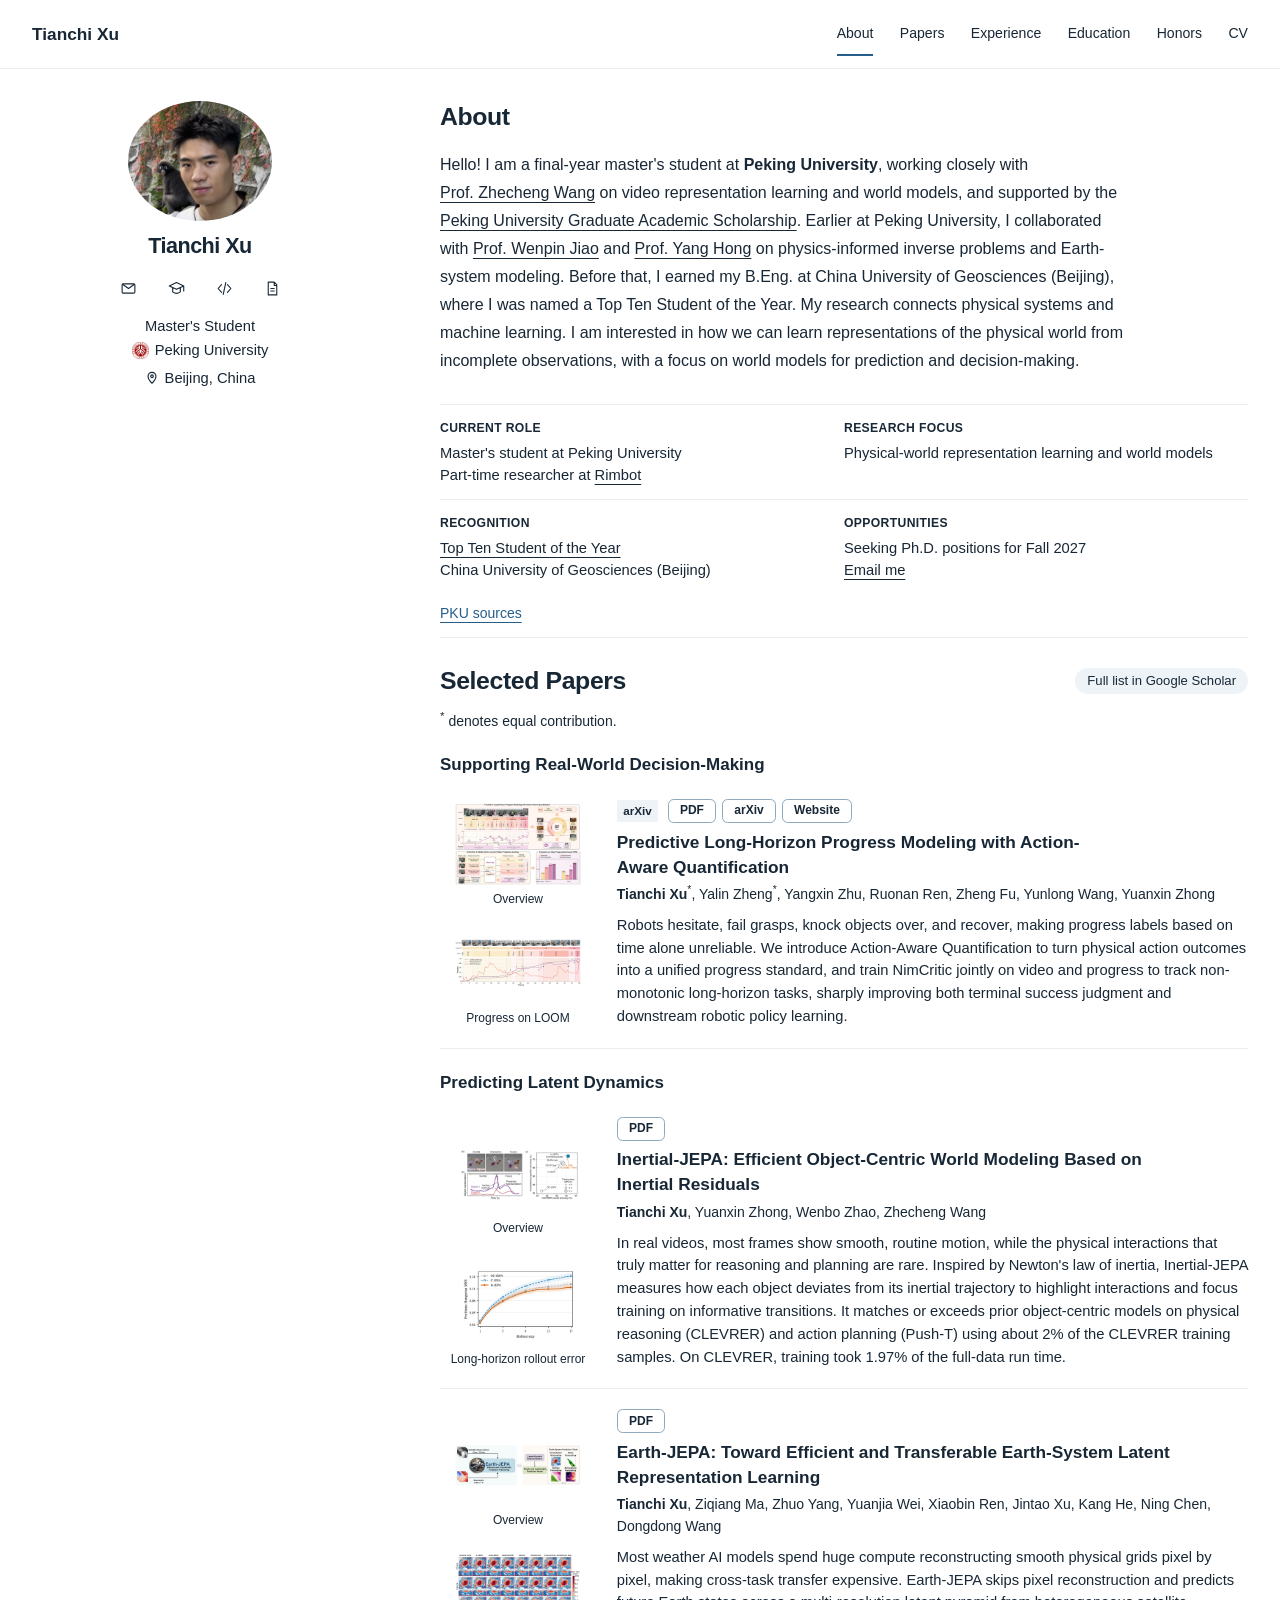
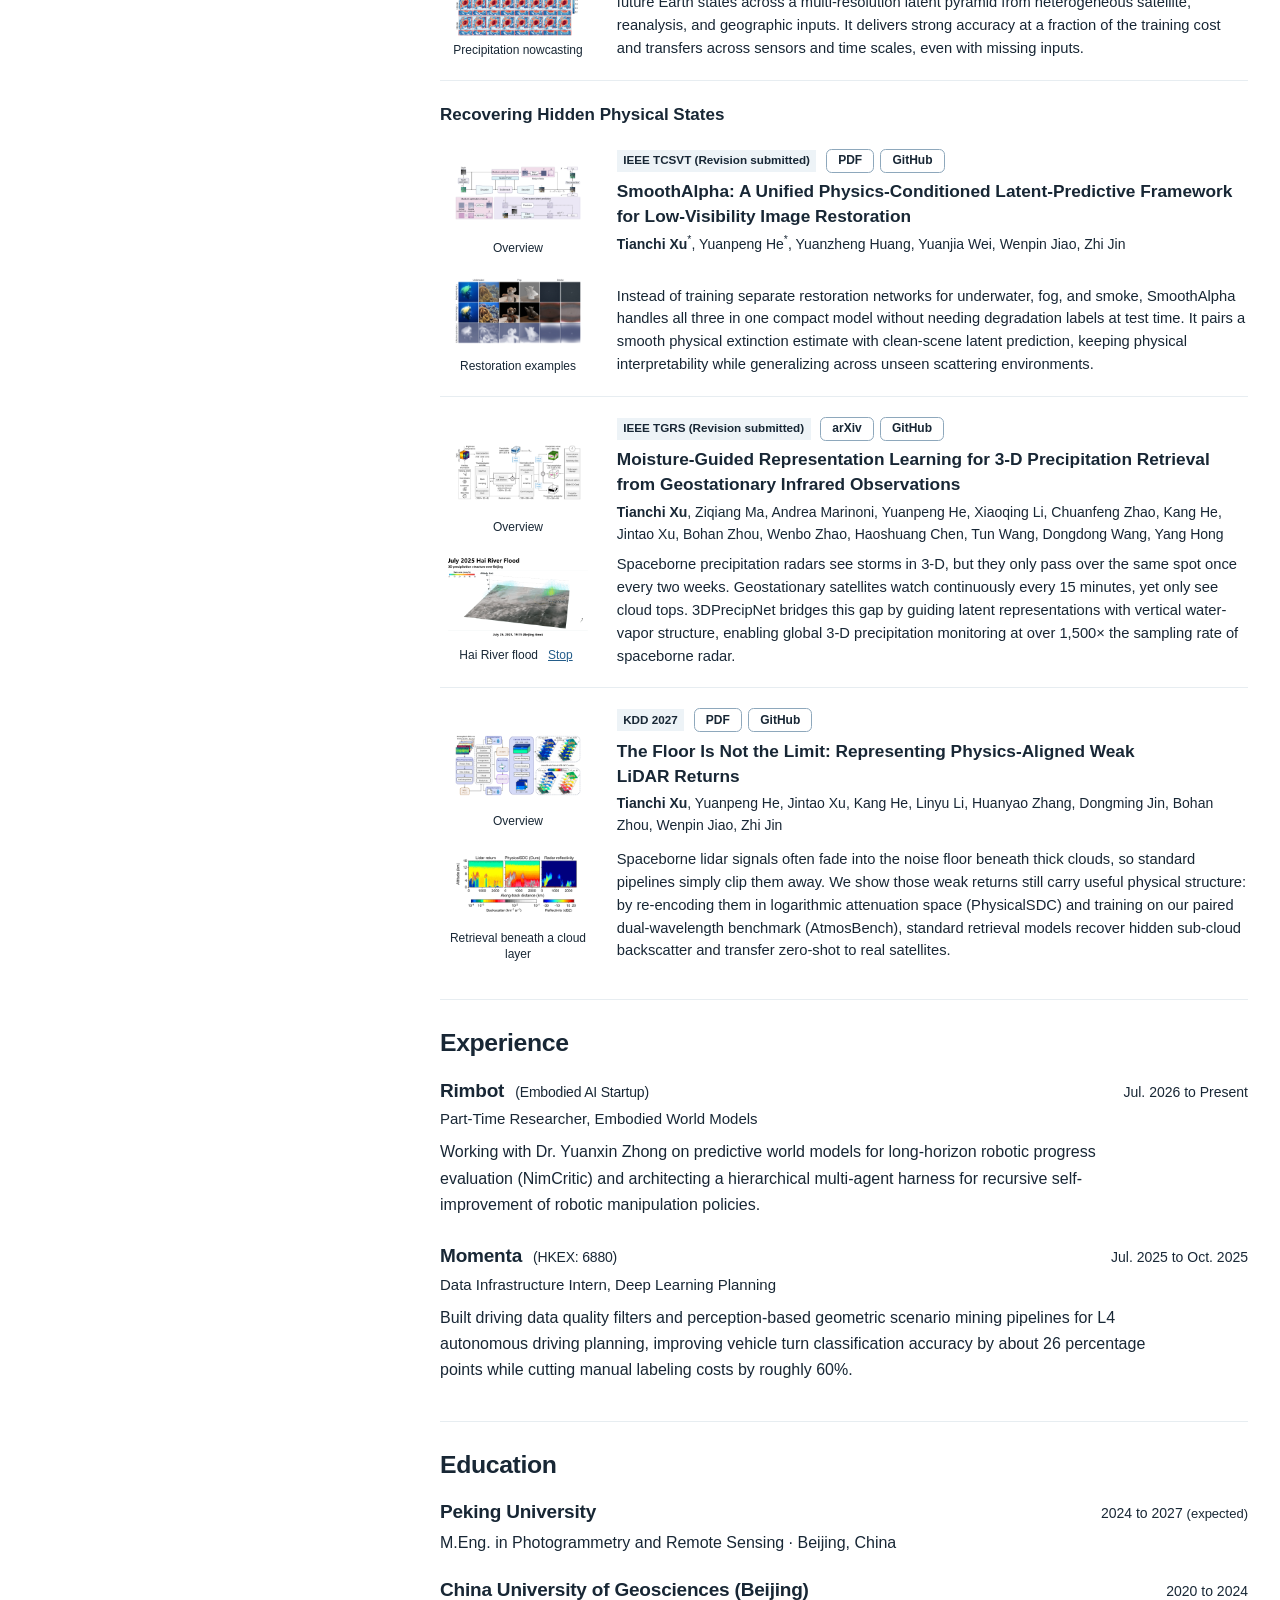
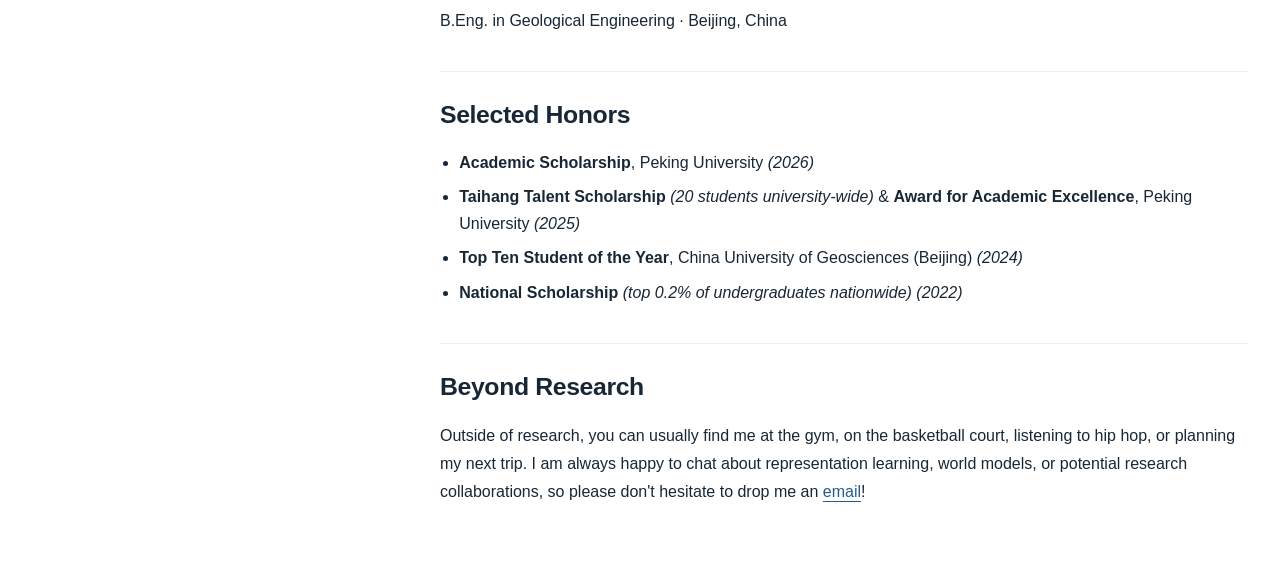
==== index.html @ 2e373d4d "Publish Tianchi Xu academic homepage" ====
<!doctype html>
<html lang="en">
<head>
  <meta charset="utf-8">
  <meta name="viewport" content="width=device-width, initial-scale=1">
  <meta name="theme-color" content="#ffffff">
  <meta name="description" content="Tianchi Xu is a master's student at Peking University learning physical-world representations for robotics, Earth-system prediction, and image restoration.">
  <title>Tianchi Xu · Peking University</title>
  <link rel="canonical" href="https://tianchixu1.github.io/">
  <link rel="icon" href="assets/favicon.svg" type="image/svg+xml">
  <link rel="stylesheet" href="styles.css?v=20261125-2">
  <script src="site.js?v=20261125" defer></script>
</head>
<body class="home-page">
  <a class="skip-link" href="#main-content">Skip to content</a>
  <header class="site-header">
    <div class="header-inner">
      <a class="site-name" href="#about" aria-label="Tianchi Xu, back to About">Tianchi Xu</a>
      <nav class="site-nav" aria-label="Main navigation">
        <a href="#about" aria-current="location">About</a>
        <a href="#papers">Papers</a>
        <a href="#experience">Experience</a>
        <a href="#education">Education</a>
        <a href="#honors">Honors</a>
        <a class="nav-cv" href="TianchiXu_CV.pdf">CV</a>
      </nav>
    </div>
  </header>

  <div class="site-layout">
    <aside class="profile" aria-label="Profile and contact">
      <div class="profile-inner">
        <img class="portrait" src="assets/portrait-with-monkey.jpg" alt="Tianchi Xu with a monkey" width="720" height="600" fetchpriority="high">
        <div class="profile-copy">
          <h1>Tianchi Xu</h1>
          <div class="profile-links">
            <a href="mailto:tianchixu@stu.pku.edu.cn"><svg viewBox="0 0 20 20" width="17" height="17" aria-hidden="true"><rect x="2.5" y="4.5" width="15" height="11" rx="1.5"/><path d="m3 5 7 5 7-5"/></svg><span>Email</span></a>
            <a href="https://scholar.google.com/citations?user=sJ7_qtoAAAAJ"><svg viewBox="0 0 20 20" width="17" height="17" aria-hidden="true"><path d="m1.5 7 8.5-4 8.5 4-8.5 4-8.5-4Zm4 2v5c2.6 2 6.4 2 9 0V9M18.5 7v6"/></svg><span>Google Scholar</span></a>
            <a href="https://github.com/TianchiXu1"><svg viewBox="0 0 20 20" width="17" height="17" aria-hidden="true"><path d="m6.5 5.5-4 4.5 4 4.5m7-9 4 4.5-4 4.5M11.5 3l-3 14"/></svg><span>GitHub</span></a>
            <a href="TianchiXu_CV.pdf"><svg viewBox="0 0 20 20" width="17" height="17" aria-hidden="true"><path d="M5 2.5h7l3 3v12H5v-15ZM12 2.5v4h3M8 10h4M8 13h4"/></svg><span>CV (PDF)</span></a>
          </div>
          <p class="profile-role">Master's Student <span class="profile-affiliation"><img src="assets/pku-logo.png" alt="" width="17" height="17">Peking University</span></p>
          <p class="profile-location"><svg viewBox="0 0 16 16" width="14" height="14" aria-hidden="true"><path d="M8 14s4.5-4.3 4.5-8A4.5 4.5 0 0 0 3.5 6c0 3.7 4.5 8 4.5 8Z"/><circle cx="8" cy="6" r="1.5"/></svg>Beijing, China</p>
        </div>
      </div>
    </aside>

    <main id="main-content" tabindex="-1">
      <section id="about" class="about-section" aria-labelledby="about-title">
        <div class="section-heading">
          <h2 id="about-title">About</h2>
        </div>
        <p class="about-bio">Hello! I am a final-year master's student at <strong>Peking University</strong>, working closely with <a href="https://wangzhecheng.github.io/">Prof.&nbsp;Zhecheng Wang</a> on video representation learning and world models, and supported by the <a href="https://grs.pku.edu.cn/jzgz/dtxx1/tzgg1/45eb76d0f7c8400a805e0a0331b7e5de.htm">Peking University Graduate Academic Scholarship</a>. Earlier at Peking University, I collaborated with <a href="https://eecs.pku.edu.cn/xxkxjsxy/info/1465/9547.htm">Prof.&nbsp;Wenpin Jiao</a> and <a href="https://www.ou.edu/coe/cees/people/faculty/yang-hong">Prof.&nbsp;Yang Hong</a> on physics-informed inverse problems and Earth-system modeling. Before that, I earned my B.Eng. at China University of Geosciences (Beijing), where I was named a Top Ten Student of the Year. My research connects physical systems and machine learning. I am interested in how we can learn representations of the physical world from incomplete observations, with a focus on world models for prediction and decision-making.</p>
        <dl class="about-facts">
          <div>
            <dt>Current role</dt>
            <dd>Master's student at Peking University<br>Part-time researcher at <a href="#rimbot">Rimbot</a></dd>
          </div>
          <div>
            <dt>Research focus</dt>
            <dd>Physical-world representation learning and world models</dd>
          </div>
          <div>
            <dt>Recognition</dt>
            <dd><a href="#honors">Top Ten Student of the Year</a><br>China University of Geosciences (Beijing)</dd>
          </div>
          <div>
            <dt>Opportunities</dt>
            <dd>Seeking Ph.D. positions for Fall 2027<br><a href="mailto:tianchixu@stu.pku.edu.cn">Email me</a></dd>
          </div>
        </dl>
        <p class="about-sources"><a href="pku-references.html">PKU sources</a></p>
      </section>

      <section id="papers" class="content-section research-section" aria-labelledby="papers-title">
        <div class="section-heading papers-heading">
          <h2 id="papers-title">Selected Papers</h2>
          <a class="papers-scholar" href="https://scholar.google.com/citations?user=sJ7_qtoAAAAJ">Full list in Google Scholar</a>
        </div>
        <p class="papers-intro"><sup>*</sup> denotes equal contribution.</p>
        <section id="real-world-decision-making" class="paper-group" aria-labelledby="real-world-decision-making-title">
          <h3 id="real-world-decision-making-title" class="paper-group-title">Supporting Real-World Decision-Making</h3>
          <div class="research-list">
            <article id="nimcritic" class="research-item">
              <div class="research-copy">
                <div class="paper-venue"><span class="venue-badge">arXiv</span><span class="paper-details"><a class="paper-link" href="papers/NimCritic.pdf" aria-label="NimCritic PDF">PDF</a><a class="paper-link" href="https://arxiv.org/abs/2610.32776" aria-label="NimCritic arXiv">arXiv</a><a class="paper-link" href="https://rimbot.com/en/research/nimcritic/" aria-label="NimCritic Website">Website</a></span></div>
                <h4><a href="papers/NimCritic.pdf">Predictive Long-Horizon Progress Modeling with Action-Aware Quantification</a></h4>
                <p class="paper-authors"><strong>Tianchi Xu</strong><sup>*</sup>, Yalin Zheng<sup>*</sup>, Yangxin Zhu, Ruonan Ren, Zheng Fu, Yunlong Wang, Yuanxin Zhong</p>
                <p class="research-description">Robots hesitate, fail grasps, knock objects over, and recover, making progress labels based on time alone unreliable. We introduce Action-Aware Quantification to turn physical action outcomes into a unified progress standard, and train NimCritic jointly on video and progress to track non-monotonic long-horizon tasks, sharply improving both terminal success judgment and downstream robotic policy learning.</p>
              </div>
              <div class="research-visuals">
                <figure class="research-figure">
                  <a href="assets/paper-nimcritic.jpg" aria-label="View NimCritic overview figure"><img src="assets/paper-nimcritic.jpg" alt="Overview of action-aware progress quantification and NimCritic" width="720" height="480" loading="lazy"></a>
                  <figcaption>Overview</figcaption>
                </figure>
                <figure class="research-figure">
                  <a href="assets/result-nimcritic.jpg" aria-label="View NimCritic results figure"><img src="assets/result-nimcritic.jpg" alt="A LOOM rollout with video frames and estimated progress curves" width="720" height="480" loading="lazy"></a>
                  <figcaption>Progress on LOOM</figcaption>
                </figure>
              </div>
            </article>
          </div>
        </section>
        <section id="latent-dynamics" class="paper-group" aria-labelledby="latent-dynamics-title">
          <h3 id="latent-dynamics-title" class="paper-group-title">Predicting Latent Dynamics</h3>
          <div class="research-list">
            <article id="inertial-jepa" class="research-item">
              <div class="research-copy">
                <div class="paper-venue"><span class="paper-details"><a class="paper-link" href="papers/Inertial-JEPA.pdf" aria-label="Inertial-JEPA PDF">PDF</a></span></div>
                <h4><a href="papers/Inertial-JEPA.pdf">Inertial-JEPA: Efficient Object-Centric World Modeling Based on Inertial Residuals</a></h4>
                <p class="paper-authors"><strong>Tianchi Xu</strong>, Yuanxin Zhong, Wenbo Zhao, Zhecheng Wang</p>
                <p class="research-description">In real videos, most frames show smooth, routine motion, while the physical interactions that truly matter for reasoning and planning are rare. Inspired by Newton's law of inertia, Inertial-JEPA measures how each object deviates from its inertial trajectory to highlight interactions and focus training on informative transitions. It matches or exceeds prior object-centric models on physical reasoning (CLEVRER) and action planning (Push-T) using about 2% of the CLEVRER training samples. On CLEVRER, training took 1.97% of the full-data run time.</p>
              </div>
              <div class="research-visuals">
                <figure class="research-figure">
                  <a href="assets/paper-inertial-jepa.jpg" aria-label="View Inertial-JEPA overview figure"><img src="assets/paper-inertial-jepa.jpg" alt="Inertial residuals, object interactions, and training efficiency" width="720" height="480" loading="lazy"></a>
                  <figcaption>Overview</figcaption>
                </figure>
                <figure class="research-figure">
                  <a href="assets/result-inertial-jepa.jpg" aria-label="View Inertial-JEPA results figure"><img src="assets/result-inertial-jepa.jpg" alt="Per-frame representation error by rollout step compared with two baselines" width="720" height="480" loading="lazy"></a>
                  <figcaption>Long-horizon rollout error</figcaption>
                </figure>
              </div>
            </article>
            <article id="earth-jepa" class="research-item">
              <div class="research-copy">
                <div class="paper-venue"><span class="paper-details"><a class="paper-link" href="papers/Earth-JEPA.pdf" aria-label="Earth-JEPA PDF">PDF</a></span></div>
                <h4><a href="papers/Earth-JEPA.pdf">Earth-JEPA: Toward Efficient and Transferable Earth-System Latent Representation Learning</a></h4>
                <p class="paper-authors"><strong>Tianchi Xu</strong>, Ziqiang Ma, Zhuo Yang, Yuanjia Wei, Xiaobin Ren, Jintao Xu, Kang He, Ning Chen, Dongdong Wang</p>
                <p class="research-description">Most weather AI models spend huge compute reconstructing smooth physical grids pixel by pixel, making cross-task transfer expensive. Earth-JEPA skips pixel reconstruction and predicts future Earth states across a multi-resolution latent pyramid from heterogeneous satellite, reanalysis, and geographic inputs. It delivers strong accuracy at a fraction of the training cost and transfers across sensors and time scales, even with missing inputs.</p>
              </div>
              <div class="research-visuals">
                <figure class="research-figure">
                  <a href="assets/paper-earth-jepa.jpg" aria-label="View Earth-JEPA overview figure"><img src="assets/paper-earth-jepa.jpg" alt="Earth-JEPA overview from Earth observations to forecasting tasks" width="720" height="480" loading="lazy"></a>
                  <figcaption>Overview</figcaption>
                </figure>
                <figure class="research-figure">
                  <a href="assets/result-earth-jepa.jpg" aria-label="View Earth-JEPA results figure"><img src="assets/result-earth-jepa.jpg" alt="Rain-rate predictions across four lead times compared with observations and baselines" width="720" height="480" loading="lazy"></a>
                  <figcaption>Precipitation nowcasting</figcaption>
                </figure>
              </div>
            </article>
          </div>
        </section>
        <section id="hidden-physical-states" class="paper-group" aria-labelledby="hidden-physical-states-title">
          <h3 id="hidden-physical-states-title" class="paper-group-title">Recovering Hidden Physical States</h3>
          <div class="research-list">
            <article id="smoothalpha" class="research-item">
              <div class="research-copy">
                <div class="paper-venue"><span class="venue-badge">IEEE TCSVT (Revision submitted)</span><span class="paper-details"><a class="paper-link" href="papers/SmoothAlpha.pdf" aria-label="SmoothAlpha PDF">PDF</a><a class="paper-link" href="https://github.com/TianchiXu1/SmoothAlpha" aria-label="SmoothAlpha GitHub">GitHub</a></span></div>
                <h4><a href="papers/SmoothAlpha.pdf">SmoothAlpha: A Unified Physics-Conditioned Latent-Predictive Framework for Low-Visibility Image Restoration</a></h4>
                <p class="paper-authors"><strong>Tianchi Xu</strong><sup>*</sup>, Yuanpeng He<sup>*</sup>, Yuanzheng Huang, Yuanjia Wei, Wenpin Jiao, Zhi Jin</p>
                <p class="research-description">Instead of training separate restoration networks for underwater, fog, and smoke, SmoothAlpha handles all three in one compact model without needing degradation labels at test time. It pairs a smooth physical extinction estimate with clean-scene latent prediction, keeping physical interpretability while generalizing across unseen scattering environments.</p>
              </div>
              <div class="research-visuals">
                <figure class="research-figure">
                  <a href="assets/paper-smoothalpha.jpg" aria-label="View SmoothAlpha overview figure"><img src="assets/paper-smoothalpha.jpg" alt="SmoothAlpha architecture for low-visibility image restoration" width="720" height="480" loading="lazy"></a>
                  <figcaption>Overview</figcaption>
                </figure>
                <figure class="research-figure">
                  <a href="assets/result-smoothalpha.jpg" aria-label="View SmoothAlpha results figure"><img src="assets/result-smoothalpha.jpg" alt="Degraded inputs, restored images, and estimated extinction in water, fog, and smoke" width="720" height="480" loading="lazy"></a>
                  <figcaption>Restoration examples</figcaption>
                </figure>
              </div>
            </article>
            <article id="3dprecipnet" class="research-item">
              <div class="research-copy">
                <div class="paper-venue"><span class="venue-badge">IEEE TGRS (Revision submitted)</span><span class="paper-details"><a class="paper-link" href="https://arxiv.org/abs/2605.07499" aria-label="3DPrecipNet arXiv">arXiv</a><a class="paper-link" href="https://github.com/PKU-Precip/3DPrecipNet" aria-label="3DPrecipNet GitHub">GitHub</a></span></div>
                <h4><a href="https://arxiv.org/abs/2605.07499">Moisture-Guided Representation Learning for 3-D Precipitation Retrieval from Geostationary Infrared Observations</a></h4>
                <p class="paper-authors"><strong>Tianchi Xu</strong>, Ziqiang Ma, Andrea Marinoni, Yuanpeng He, Xiaoqing Li, Chuanfeng Zhao, Kang He, Jintao Xu, Bohan Zhou, Wenbo Zhao, Haoshuang Chen, Tun Wang, Dongdong Wang, Yang Hong</p>
                <p class="research-description">Spaceborne precipitation radars see storms in 3-D, but they only pass over the same spot once every two weeks. Geostationary satellites watch continuously every 15 minutes, yet only see cloud tops. 3DPrecipNet bridges this gap by guiding latent representations with vertical water-vapor structure, enabling global 3-D precipitation monitoring at over 1,500× the sampling rate of spaceborne radar.</p>
              </div>
              <div class="research-visuals">
                <figure class="research-figure">
                  <a href="assets/paper-3dprecipnet.jpg" aria-label="View 3DPrecipNet overview figure"><img src="assets/paper-3dprecipnet.jpg" alt="Moisture-guided workflow for retrieving vertical precipitation profiles" width="720" height="480" loading="lazy"></a>
                  <figcaption>Overview</figcaption>
                </figure>
                <figure class="research-figure rain-animation">
                  <a href="assets/result-3dprecipnet.gif" aria-label="Open the full Hai River flood animation"><img src="assets/result-3dprecipnet-poster.jpg" alt="3D precipitation over Beijing during the July 2025 Hai River flood. Rain rates adjusted against radar for display. Vertical scale enlarged 3.6 times." width="1920" height="1080" loading="lazy"></a>
                  <figcaption title="Rain rates adjusted against radar for display. Vertical scale enlarged 3.6×.">
                    Hai River flood <button class="paper-link figure-motion" type="button" aria-label="Play flood animation" hidden>Play</button>
                  </figcaption>
                </figure>
              </div>
            </article>
            <article id="physical-sdc" class="research-item">
              <div class="research-copy">
                <div class="paper-venue"><span class="venue-badge">KDD 2027</span><span class="paper-details"><a class="paper-link" href="papers/PhysicalSDC.pdf" aria-label="PhysicalSDC PDF">PDF</a><a class="paper-link" href="https://github.com/TianchiXu1/AtmosBench" aria-label="PhysicalSDC GitHub">GitHub</a></span></div>
                <h4><a href="papers/PhysicalSDC.pdf">The Floor Is Not the Limit: Representing Physics-Aligned Weak LiDAR Returns</a></h4>
                <p class="paper-authors"><strong>Tianchi Xu</strong>, Yuanpeng He, Jintao Xu, Kang He, Linyu Li, Huanyao Zhang, Dongming Jin, Bohan Zhou, Wenpin Jiao, Zhi Jin</p>
                <p class="research-description">Spaceborne lidar signals often fade into the noise floor beneath thick clouds, so standard pipelines simply clip them away. We show those weak returns still carry useful physical structure: by re-encoding them in logarithmic attenuation space (PhysicalSDC) and training on our paired dual-wavelength benchmark (AtmosBench), standard retrieval models recover hidden sub-cloud backscatter and transfer zero-shot to real satellites.</p>
              </div>
              <div class="research-visuals">
                <figure class="research-figure">
                  <a href="assets/paper-atmosbench.jpg" aria-label="View PhysicalSDC overview figure"><img src="assets/paper-atmosbench.jpg" alt="AtmosBench data generation from atmospheric inputs to paired lidar curtains" width="720" height="480" loading="lazy"></a>
                  <figcaption>Overview</figcaption>
                </figure>
                <figure class="research-figure">
                  <a href="assets/result-atmosbench.jpg" aria-label="View PhysicalSDC Figure 1"><img src="assets/result-atmosbench.jpg" alt="EarthCARE lidar input, PhysicalSDC backscatter estimate, and cloud radar structural reference" width="720" height="480" loading="lazy"></a>
                  <figcaption>Retrieval beneath a cloud layer</figcaption>
                </figure>
              </div>
            </article>
          </div>
        </section>
      </section>

      <section id="experience" class="content-section" aria-labelledby="experience-title">
        <div class="section-heading"><h2 id="experience-title">Experience</h2></div>
        <div class="record-list">
          <article id="rimbot" class="record-item">
            <div class="record-heading"><h3>Rimbot <span class="company-note">(Embodied AI Startup)</span></h3><p class="record-date">Jul. 2026 to Present</p></div>
            <p class="record-role">Part-Time Researcher, Embodied World Models</p>
            <p>Working with Dr. Yuanxin Zhong on predictive world models for long-horizon robotic progress evaluation (NimCritic) and architecting a hierarchical multi-agent harness for recursive self-improvement of robotic manipulation policies.</p>
          </article>
          <article id="momenta" class="record-item">
            <div class="record-heading"><h3>Momenta <span class="company-note">(HKEX: 6880)</span></h3><p class="record-date">Jul. 2025 to Oct. 2025</p></div>
            <p class="record-role">Data Infrastructure Intern, Deep Learning Planning</p>
            <p>Built driving data quality filters and perception-based geometric scenario mining pipelines for L4 autonomous driving planning, improving vehicle turn classification accuracy by about 26 percentage points while cutting manual labeling costs by roughly 60%.</p>
          </article>
        </div>
      </section>

      <section id="education" class="content-section education-section" aria-labelledby="education-title">
        <div class="section-heading"><h2 id="education-title">Education</h2></div>
        <div class="record-list">
          <article class="record-item education-item">
            <div class="record-heading"><h3>Peking University</h3><p class="record-date">2024 to 2027 <span>(expected)</span></p></div>
            <p>M.Eng. in Photogrammetry and Remote Sensing · Beijing, China</p>
          </article>
          <article class="record-item education-item">
            <div class="record-heading"><h3>China University of Geosciences (Beijing)</h3><p class="record-date">2020 to 2024</p></div>
            <p>B.Eng. in Geological Engineering · Beijing, China</p>
          </article>
        </div>
      </section>

      <section id="honors" class="content-section honors-section" aria-labelledby="honors-title">
        <div class="section-heading"><h2 id="honors-title">Selected Honors</h2></div>
        <ul class="honors-list">
          <li><strong>Academic Scholarship</strong>, Peking University <em>(2026)</em></li>
          <li><strong>Taihang Talent Scholarship</strong> <em>(20 students university-wide)</em> &amp; <strong>Award for Academic Excellence</strong>, Peking University <em>(2025)</em></li>
          <li><strong>Top Ten Student of the Year</strong>, China University of Geosciences (Beijing) <em>(2024)</em></li>
          <li><strong>National Scholarship</strong> <em>(top 0.2% of undergraduates nationwide)</em> <em>(2022)</em></li>
        </ul>
      </section>

      <section class="beyond-section" aria-labelledby="beyond-title">
        <h2 id="beyond-title">Beyond Research</h2>
        <p>Outside of research, you can usually find me at the gym, on the basketball court, listening to hip hop, or planning my next trip. I am always happy to chat about representation learning, world models, or potential research collaborations, so please don't hesitate to drop me an <a href="mailto:tianchixu@stu.pku.edu.cn">email</a>!</p>
      </section>
    </main>
  </div>
</body>
</html>
---- styles.css ----
:root {
  --ink: #182735;
  --blue: #245d8a;
  --blue-dark: #163e5d;
  --line: #e7edf1;
  --wash: #edf3f7;
  --paper: #fff;
  --font: Arial, Helvetica, sans-serif;
}
* { box-sizing: border-box; }
html { scroll-behavior: smooth; }
body { margin: 0; background: var(--paper); color: var(--ink); font: 1rem/1.65 var(--font); }
::selection { color: var(--blue-dark); background: #dcebf5; }
a { color: var(--blue); text-decoration-thickness: 1px; text-underline-offset: 4px; }
a:hover { color: var(--blue-dark); }
a:focus-visible, summary:focus-visible { outline: 2px solid var(--blue); outline-offset: 5px; border-radius: 2px; }
img { display: block; max-width: 100%; }
svg { display: block; flex-shrink: 0; }
h1, h2, h3, p, figure { margin: 0; }
h1, h2, h3 { color: var(--ink); }
.skip-link { position: fixed; top: 8px; left: 16px; z-index: 20; padding: 8px 16px; background: var(--ink); color: white; border-radius: 4px; transform: translateY(-160%); }
.skip-link:focus { transform: translateY(0); color: white; }
.site-header { height: 4.3rem; position: sticky; top: 0; z-index: 10; background: var(--paper); border-bottom: 1px solid var(--line); }
.header-inner { max-width: 1640px; height: 100%; margin: 0 auto; display: flex; align-items: center; justify-content: space-between; padding: 0 2rem; gap: 2rem; }
.site-name { color: var(--ink); font-size: 1.08rem; font-weight: 700; text-decoration: none; white-space: nowrap; }
.site-nav { display: flex; align-items: center; gap: 1.65rem; height: 100%; }
.site-nav a { display: flex; min-height: 2.75rem; align-items: center; position: relative; color: var(--ink); font-size: .88rem; font-weight: 500; text-decoration: none; white-space: nowrap; }
.site-nav a::after { content: ""; position: absolute; height: 2px; left: 0; right: 0; bottom: 0; background: var(--blue); transform: scaleX(0); transform-origin: left; transition: transform .18s ease; }
.site-nav a:hover::after, .site-nav a[aria-current]::after { transform: scaleX(1); }
.site-layout { max-width: 1640px; margin: 0 auto; padding: 2rem 2rem 0; display: grid; grid-template-columns: clamp(15rem, 26.25vw, 21rem) minmax(0, 1fr); gap: 4.5rem; align-items: start; }
.profile { min-width: 0; height: 100%; }
.profile-inner { position: sticky; top: 6.3rem; text-align: center; }
.portrait { width: clamp(7.5rem, 16vh, 9.5rem); height: auto; aspect-ratio: 6 / 5; margin: 0 auto .75rem; border-radius: 50%; background: var(--wash); }
.profile h1 { font-size: 1.35rem; line-height: 1.25; font-weight: 700; letter-spacing: -.025em; }
.profile-role { margin-top: .3rem; color: var(--ink); font-size: .92rem; line-height: 1.5; }
.profile-affiliation { display: flex; align-items: center; justify-content: center; gap: 6px; margin-top: 2px; color: var(--ink); }
.profile-affiliation img { width: 17px; height: 17px; flex-shrink: 0; }
.profile-location { margin-top: .3rem; display: flex; align-items: center; justify-content: center; gap: 6px; color: var(--ink); font-size: .92rem; }
.profile-location svg, .profile-links svg { fill: none; stroke: currentColor; stroke-width: 1.3; stroke-linecap: round; stroke-linejoin: round; }
.profile-links { display: flex; flex-wrap: wrap; justify-content: center; gap: 0 .25rem; margin-top: .4rem; }
.profile-links a { display: inline-grid; place-items: center; width: 2.75rem; height: 2.75rem; color: var(--ink); text-decoration: none; }
.profile-links a span { position: absolute; width: 1px; height: 1px; clip-path: inset(50%); overflow: hidden; white-space: nowrap; }
.profile-links a:hover { color: var(--blue); text-decoration: underline; }
main { min-width: 0; padding-bottom: 44px; }
main:focus { outline: none; }
section[id], article[id], #main-content { scroll-margin-top: 5.5rem; }
.section-heading { display: flex; align-items: baseline; justify-content: space-between; gap: 18px; margin-bottom: 1.15rem; }
.section-heading h2 { font-size: 1.55rem; line-height: 1.3; font-weight: 700; letter-spacing: -.015em; }
.about-section { padding-bottom: .75rem; }
.about-bio { max-width: 78ch; font-size: 1rem; line-height: 1.75; }
.about-bio a, .about-facts a { color: var(--ink); }
.about-bio a:hover, .about-facts a:hover { color: var(--blue); }
.about-facts { display: grid; grid-template-columns: repeat(2, minmax(0, 1fr)); margin: 1.8rem 0 .5rem; }
.about-facts > div { padding: .8rem 1rem .8rem 0; border-top: 1px solid var(--line); }
.about-facts dt { margin-bottom: .25rem; font-size: .76rem; font-weight: 700; letter-spacing: .03em; text-transform: uppercase; }
.about-facts dd { margin: 0; font-size: .92rem; line-height: 1.5; }
.about-sources { margin-top: 7px; font-size: .875rem; }
.pku-reference-page { max-width: 760px; margin: 0 auto; padding: 48px 24px; }
.pku-reference-page h1 { margin-top: 14px; }
.pku-reference-page p + p { margin-top: 8px; }
.content-section { margin-top: 2rem; }
.home-page .content-section { margin-top: 0; padding: 1.7rem 0 2.3rem; border-top: 1px solid var(--line); }
.research-section { margin-top: 43px; }
.research-section .papers-heading { align-items: center; flex-wrap: wrap; gap: 8px 16px; margin-bottom: 9px; }
.papers-scholar { padding: 5px 12px; border-radius: 999px; background: var(--wash); color: var(--ink); font-size: .82rem; line-height: 1.25; text-decoration: none; }
.papers-scholar:hover { background: #dcebf5; }
.papers-intro { margin-bottom: 18px; color: var(--ink); font-size: .875rem; }
.paper-group-title { margin: 0 0 10px; font-size: 1.0625rem; font-weight: 700; }
.paper-group + .paper-group { padding-top: 20px; }
.research-list { display: grid; }
.research-item { display: grid; grid-template-columns: 9.75rem minmax(0, 1fr); grid-template-areas: "visuals copy"; align-items: stretch; gap: 1.3rem; padding: 1.25rem 0; border-bottom: 1px solid var(--line); }
.research-item:first-child { padding-top: .625rem; }
.paper-group:last-child .research-item:last-child { padding-bottom: 0; border-bottom: 0; }
.research-visuals { grid-area: visuals; display: grid; grid-template-rows: repeat(2, 1fr); gap: 10px; min-width: 0; }
.research-copy { grid-area: copy; display: flex; flex-direction: column; min-width: 0; font-size: .92rem; line-height: 1.55; }
.research-figure { display: flex; flex-direction: column; min-width: 0; }
.research-figure a { display: grid; align-items: end; flex: 1; min-height: 0; }
.research-figure img { width: 100%; height: auto; aspect-ratio: 16 / 9; object-fit: contain; object-position: center bottom; }
.research-figure figcaption { display: flex; flex-wrap: wrap; align-items: center; justify-content: center; gap: 2px 6px; min-height: 1.3rem; margin-top: auto; padding-top: 3px; color: var(--ink); font-size: .75rem; line-height: 1.3; text-align: center; }
.paper-venue { display: flex; align-items: center; flex-wrap: wrap; gap: 4px .6rem; margin-bottom: .4rem; }
.venue-badge { padding: .15rem .4rem; background: var(--wash); color: var(--ink); font-size: .73rem; font-weight: 700; line-height: 1.45; }
.research-copy h4 { margin: 0 0 .28rem; color: var(--ink); font-size: 1.08rem; font-weight: 600; line-height: 1.45; text-wrap: pretty; }
.research-copy :is(h3, h4) a { color: inherit; text-decoration: none; }
.research-copy :is(h3, h4) a:hover { color: var(--blue); text-decoration: underline; }
.research-description { margin-top: auto; padding-top: .5rem; }
.paper-authors { font-size: .875rem; }
.paper-authors sup { font-size: .75em; line-height: 0; }
.paper-authors strong { color: var(--ink); font-weight: 600; }
.paper-details { display: inline-flex; align-items: center; flex-wrap: wrap; gap: 6px; }
.paper-link { display: inline-flex; align-items: center; justify-content: center; min-height: 24px; padding: .18rem .7rem; border: 1px solid #8ea8bc; border-radius: .35rem; color: var(--ink); font-size: .75rem; font-weight: 600; line-height: 1.3; text-decoration: none; white-space: nowrap; }
.paper-link:hover { color: var(--paper); border-color: var(--ink); background: var(--ink); text-decoration: none; }
.figure-motion { padding: 0 4px; border: 0; border-radius: 0; background: transparent; color: var(--blue); font-family: inherit; font-weight: 400; text-decoration: underline; cursor: pointer; }
.figure-motion:hover { background: transparent; color: var(--blue-dark); text-decoration: underline; }
.figure-motion[hidden] { display: none; }
.figure-motion:focus-visible { outline: 2px solid var(--blue); outline-offset: 4px; }
.record-list { display: grid; gap: 25px; }
.record-item { font-size: 1rem; line-height: 1.65; }
.record-heading { display: flex; align-items: baseline; justify-content: space-between; gap: 20px; }
.record-heading h3 { font-size: 1.1875rem; font-weight: 600; line-height: 1.4; letter-spacing: -.2px; }
.company-note { margin-left: 6px; color: var(--ink); font-size: .875rem; font-weight: 400; }
.record-date { color: var(--ink); font-size: .875rem; white-space: nowrap; }
.record-role { margin-top: 3px; margin-bottom: 7px; color: var(--ink); font-size: .9375rem; }
.record-item > p:last-child { max-width: 730px; color: var(--ink); }
.education-section .record-list { gap: 21px; }
.education-item > p:last-child { margin-top: 4px; }
.record-date span { font-size: .8125rem; }
.honors-list { padding-left: 1.2em; margin: 0; font-size: 1rem; }
.honors-list li + li { margin-top: 8px; }
.beyond-section { padding: 1.7rem 0 2.3rem; border-top: 1px solid var(--line); }
.beyond-section h2 { color: var(--ink); font-size: 1.55rem; font-weight: 700; letter-spacing: -.015em; line-height: 1.3; }
.beyond-section p { margin-top: 1.15rem; color: var(--ink); font-size: 1rem; line-height: 1.75; }
@media (max-width: 1080px) {
  .research-item { gap: 18px; }
  .record-heading { flex-wrap: wrap; gap: 2px 18px; }
}
@media (max-width: 1024px) {
  .site-header { height: 3.7rem; }
  .header-inner { padding: 0 1.5rem; gap: 1rem; }
  .site-nav { gap: 1.15rem; }
  .site-layout { grid-template-columns: minmax(0, 1fr); gap: 2rem; padding: 1.5rem 1.5rem 0; }
  .profile { height: auto; }
  .profile-inner { position: static; }
  .portrait { width: 8rem; }
}
@media (max-width: 800px) {
  .research-item { gap: 18px; }
}
@media (max-width: 736px) {
  .header-inner { padding: 0 1rem; }
  .site-name { display: none; }
  .site-nav { width: 100%; justify-content: space-between; }
  .site-layout { padding: 1.5rem 1rem 0; }
  .home-page .content-section, .beyond-section { padding: 1.5rem 0 2rem; }
}
@media (max-width: 580px) {
  .site-nav { gap: .25rem; }
  .research-item { grid-template-columns: 1fr; grid-template-areas: "copy" "visuals"; gap: 17px; padding: 25px 0; }
  .research-visuals { grid-template-columns: repeat(2, minmax(0, 1fr)); grid-template-rows: auto; }
  .paper-link { min-height: 32px; }
  .paper-details { gap: 6px; }
  .record-heading { flex-wrap: wrap; gap: 2px 15px; }
  .record-heading h3 { font-size: 1.1875rem; }
  .education-item .record-date { flex-basis: 100%; }
}
@media (max-width: 480px) {
  .about-facts { grid-template-columns: 1fr; }
}
@media (max-width: 360px) {
  .site-nav a { font-size: .8rem; }
}
@media (prefers-reduced-motion: reduce) {
  html { scroll-behavior: auto; }
  *, *::before, *::after { transition: none !important; }
}
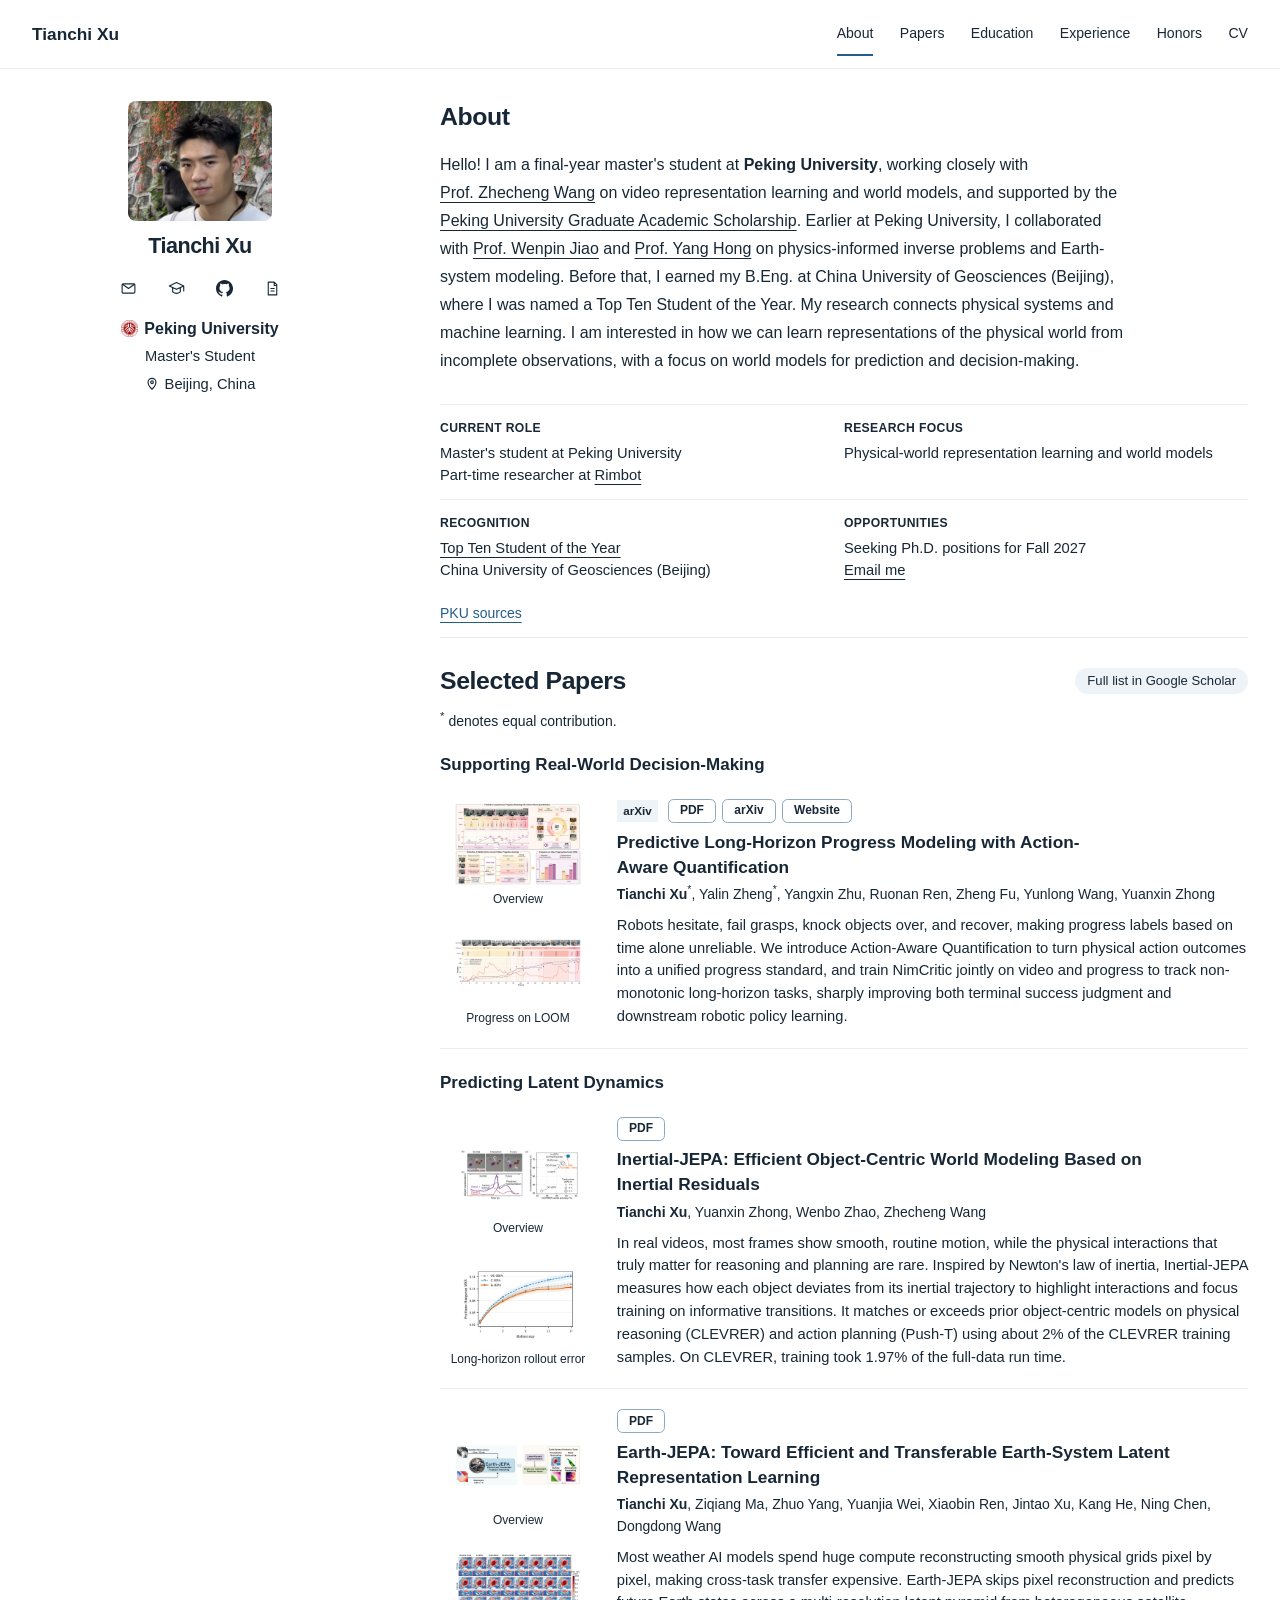
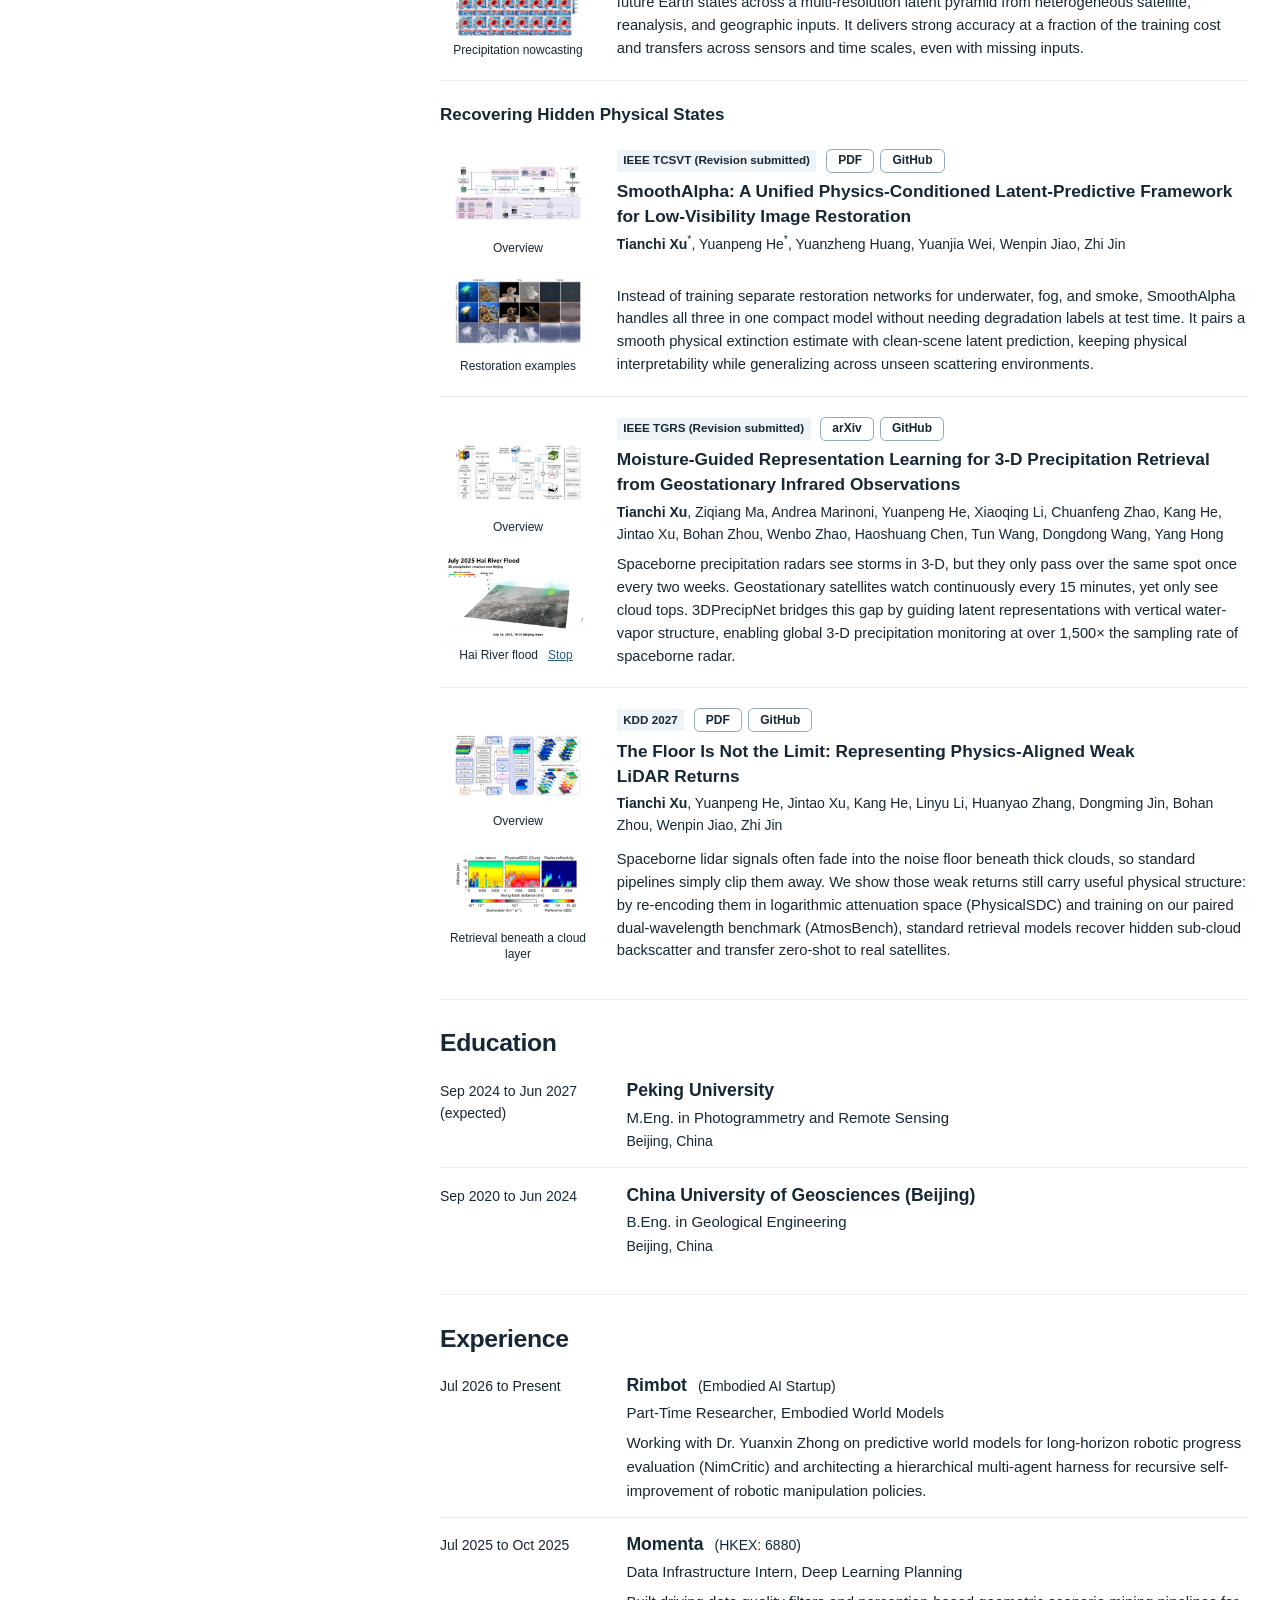
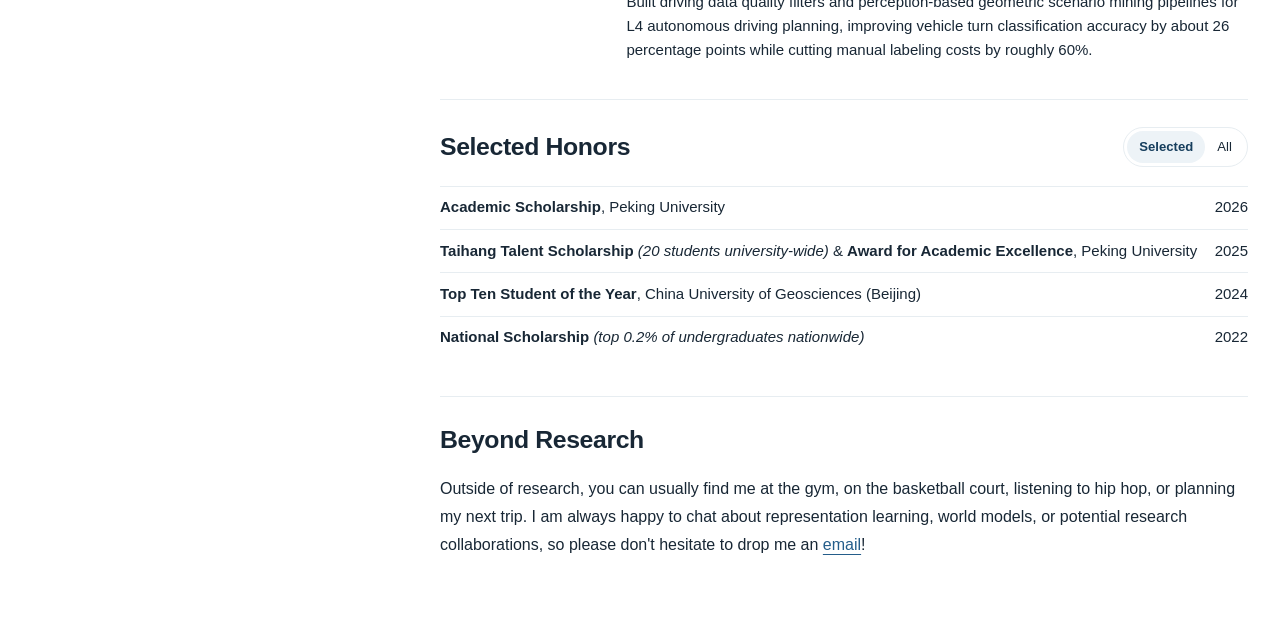
==== commit 82d24c2c: "Refine profile, education, honors and CV links" ====
--- a/index.html
+++ b/index.html
@@ -8,8 +8,8 @@
   <title>Tianchi Xu · Peking University</title>
   <link rel="canonical" href="https://tianchixu1.github.io/">
   <link rel="icon" href="assets/favicon.svg" type="image/svg+xml">
-  <link rel="stylesheet" href="styles.css?v=20261125-2">
-  <script src="site.js?v=20261125" defer></script>
+  <link rel="stylesheet" href="styles.css?v=20261125-3">
+  <script src="site.js?v=20261125-3" defer></script>
 </head>
 <body class="home-page">
   <a class="skip-link" href="#main-content">Skip to content</a>
@@ -19,8 +19,8 @@
       <nav class="site-nav" aria-label="Main navigation">
         <a href="#about" aria-current="location">About</a>
         <a href="#papers">Papers</a>
+        <a href="#education">Education</a>
         <a href="#experience">Experience</a>
-        <a href="#education">Education</a>
         <a href="#honors">Honors</a>
         <a class="nav-cv" href="TianchiXu_CV.pdf">CV</a>
       </nav>
@@ -36,10 +36,34 @@
           <div class="profile-links">
             <a href="mailto:tianchixu@stu.pku.edu.cn"><svg viewBox="0 0 20 20" width="17" height="17" aria-hidden="true"><rect x="2.5" y="4.5" width="15" height="11" rx="1.5"/><path d="m3 5 7 5 7-5"/></svg><span>Email</span></a>
             <a href="https://scholar.google.com/citations?user=sJ7_qtoAAAAJ"><svg viewBox="0 0 20 20" width="17" height="17" aria-hidden="true"><path d="m1.5 7 8.5-4 8.5 4-8.5 4-8.5-4Zm4 2v5c2.6 2 6.4 2 9 0V9M18.5 7v6"/></svg><span>Google Scholar</span></a>
-            <a href="https://github.com/TianchiXu1"><svg viewBox="0 0 20 20" width="17" height="17" aria-hidden="true"><path d="m6.5 5.5-4 4.5 4 4.5m7-9 4 4.5-4 4.5M11.5 3l-3 14"/></svg><span>GitHub</span></a>
+            <!-- GitHub mark from Primer Octicons.
+MIT License
+
+Copyright (c) 2026 GitHub Inc.
+
+Permission is hereby granted, free of charge, to any person obtaining a copy
+of this software and associated documentation files (the "Software"), to deal
+in the Software without restriction, including without limitation the rights
+to use, copy, modify, merge, publish, distribute, sublicense, and/or sell
+copies of the Software, and to permit persons to whom the Software is
+furnished to do so, subject to the following conditions:
+
+The above copyright notice and this permission notice shall be included in all
+copies or substantial portions of the Software.
+
+THE SOFTWARE IS PROVIDED "AS IS", WITHOUT WARRANTY OF ANY KIND, EXPRESS OR
+IMPLIED, INCLUDING BUT NOT LIMITED TO THE WARRANTIES OF MERCHANTABILITY,
+FITNESS FOR A PARTICULAR PURPOSE AND NONINFRINGEMENT. IN NO EVENT SHALL THE
+AUTHORS OR COPYRIGHT HOLDERS BE LIABLE FOR ANY CLAIM, DAMAGES OR OTHER
+LIABILITY, WHETHER IN AN ACTION OF CONTRACT, TORT OR OTHERWISE, ARISING FROM,
+OUT OF OR IN CONNECTION WITH THE SOFTWARE OR THE USE OR OTHER DEALINGS IN THE
+SOFTWARE.
+            -->
+            <a href="https://github.com/TianchiXu1" title="GitHub"><svg class="github-icon" viewBox="0 0 16 16" width="17" height="17" aria-hidden="true"><path d="M6.766 11.328c-2.063-.25-3.516-1.734-3.516-3.656 0-.781.281-1.625.75-2.188-.203-.515-.172-1.609.063-2.062.625-.078 1.468.25 1.968.703.594-.187 1.219-.281 1.985-.281.765 0 1.39.094 1.953.265.484-.437 1.344-.765 1.969-.687.218.422.25 1.515.046 2.047.5.593.766 1.39.766 2.203 0 1.922-1.453 3.375-3.547 3.64.531.344.89 1.094.89 1.954v1.625c0 .468.391.734.86.547C13.781 14.359 16 11.53 16 8.03 16 3.61 12.406 0 7.984 0 3.563 0 0 3.61 0 8.031a7.88 7.88 0 0 0 5.172 7.422c.422.156.828-.125.828-.547v-1.25c-.219.094-.5.156-.75.156-1.031 0-1.64-.562-2.078-1.609-.172-.422-.36-.672-.719-.719-.187-.015-.25-.093-.25-.187 0-.188.313-.328.625-.328.453 0 .844.281 1.25.86.313.452.64.655 1.031.655s.641-.14 1-.5c.266-.265.47-.5.657-.656"/></svg><span>GitHub</span></a>
             <a href="TianchiXu_CV.pdf"><svg viewBox="0 0 20 20" width="17" height="17" aria-hidden="true"><path d="M5 2.5h7l3 3v12H5v-15ZM12 2.5v4h3M8 10h4M8 13h4"/></svg><span>CV (PDF)</span></a>
           </div>
-          <p class="profile-role">Master's Student <span class="profile-affiliation"><img src="assets/pku-logo.png" alt="" width="17" height="17">Peking University</span></p>
+          <p class="profile-affiliation"><img src="assets/pku-logo.png" alt="" width="17" height="17">Peking University</p>
+          <p class="profile-role">Master's Student</p>
           <p class="profile-location"><svg viewBox="0 0 16 16" width="14" height="14" aria-hidden="true"><path d="M8 14s4.5-4.3 4.5-8A4.5 4.5 0 0 0 3.5 6c0 3.7 4.5 8 4.5 8Z"/><circle cx="8" cy="6" r="1.5"/></svg>Beijing, China</p>
         </div>
       </div>
@@ -205,43 +229,70 @@
         </section>
       </section>
 
+      <section id="education" class="content-section" aria-labelledby="education-title">
+        <div class="section-heading"><h2 id="education-title">Education</h2></div>
+        <div class="record-list">
+          <article class="record-item">
+            <p class="record-date"><time datetime="2024-09">Sep 2024</time> to <time datetime="2027-06">Jun 2027</time><span> (expected)</span></p>
+            <div class="record-copy">
+              <h3>Peking University</h3>
+              <p class="record-role">M.Eng. in Photogrammetry and Remote Sensing</p>
+              <p class="record-location">Beijing, China</p>
+            </div>
+          </article>
+          <article class="record-item">
+            <p class="record-date"><time datetime="2020-09">Sep 2020</time> to <time datetime="2024-06">Jun 2024</time></p>
+            <div class="record-copy">
+              <h3>China University of Geosciences (Beijing)</h3>
+              <p class="record-role">B.Eng. in Geological Engineering</p>
+              <p class="record-location">Beijing, China</p>
+            </div>
+          </article>
+        </div>
+      </section>
+
       <section id="experience" class="content-section" aria-labelledby="experience-title">
         <div class="section-heading"><h2 id="experience-title">Experience</h2></div>
         <div class="record-list">
           <article id="rimbot" class="record-item">
-            <div class="record-heading"><h3>Rimbot <span class="company-note">(Embodied AI Startup)</span></h3><p class="record-date">Jul. 2026 to Present</p></div>
-            <p class="record-role">Part-Time Researcher, Embodied World Models</p>
-            <p>Working with Dr. Yuanxin Zhong on predictive world models for long-horizon robotic progress evaluation (NimCritic) and architecting a hierarchical multi-agent harness for recursive self-improvement of robotic manipulation policies.</p>
+            <p class="record-date"><time datetime="2026-07">Jul 2026</time> to Present</p>
+            <div class="record-copy">
+              <h3>Rimbot <span class="company-note">(Embodied AI Startup)</span></h3>
+              <p class="record-role">Part-Time Researcher, Embodied World Models</p>
+              <p>Working with Dr. Yuanxin Zhong on predictive world models for long-horizon robotic progress evaluation (NimCritic) and architecting a hierarchical multi-agent harness for recursive self-improvement of robotic manipulation policies.</p>
+            </div>
           </article>
           <article id="momenta" class="record-item">
-            <div class="record-heading"><h3>Momenta <span class="company-note">(HKEX: 6880)</span></h3><p class="record-date">Jul. 2025 to Oct. 2025</p></div>
-            <p class="record-role">Data Infrastructure Intern, Deep Learning Planning</p>
-            <p>Built driving data quality filters and perception-based geometric scenario mining pipelines for L4 autonomous driving planning, improving vehicle turn classification accuracy by about 26 percentage points while cutting manual labeling costs by roughly 60%.</p>
+            <p class="record-date"><time datetime="2025-07">Jul 2025</time> to <time datetime="2025-10">Oct 2025</time></p>
+            <div class="record-copy">
+              <h3>Momenta <span class="company-note">(HKEX: 6880)</span></h3>
+              <p class="record-role">Data Infrastructure Intern, Deep Learning Planning</p>
+              <p>Built driving data quality filters and perception-based geometric scenario mining pipelines for L4 autonomous driving planning, improving vehicle turn classification accuracy by about 26 percentage points while cutting manual labeling costs by roughly 60%.</p>
+            </div>
           </article>
         </div>
       </section>
 
-      <section id="education" class="content-section education-section" aria-labelledby="education-title">
-        <div class="section-heading"><h2 id="education-title">Education</h2></div>
-        <div class="record-list">
-          <article class="record-item education-item">
-            <div class="record-heading"><h3>Peking University</h3><p class="record-date">2024 to 2027 <span>(expected)</span></p></div>
-            <p>M.Eng. in Photogrammetry and Remote Sensing · Beijing, China</p>
-          </article>
-          <article class="record-item education-item">
-            <div class="record-heading"><h3>China University of Geosciences (Beijing)</h3><p class="record-date">2020 to 2024</p></div>
-            <p>B.Eng. in Geological Engineering · Beijing, China</p>
-          </article>
-        </div>
-      </section>
-
       <section id="honors" class="content-section honors-section" aria-labelledby="honors-title">
-        <div class="section-heading"><h2 id="honors-title">Selected Honors</h2></div>
-        <ul class="honors-list">
-          <li><strong>Academic Scholarship</strong>, Peking University <em>(2026)</em></li>
-          <li><strong>Taihang Talent Scholarship</strong> <em>(20 students university-wide)</em> &amp; <strong>Award for Academic Excellence</strong>, Peking University <em>(2025)</em></li>
-          <li><strong>Top Ten Student of the Year</strong>, China University of Geosciences (Beijing) <em>(2024)</em></li>
-          <li><strong>National Scholarship</strong> <em>(top 0.2% of undergraduates nationwide)</em> <em>(2022)</em></li>
+        <div class="section-heading honors-heading">
+          <h2 id="honors-title">Honors and Awards</h2>
+          <div class="honors-filter" role="group" aria-label="Filter honors" hidden>
+            <button type="button" data-honors-view="selected" aria-controls="honors-list" aria-pressed="true">Selected</button>
+            <button type="button" data-honors-view="all" aria-controls="honors-list" aria-pressed="false">All</button>
+          </div>
+        </div>
+        <ul id="honors-list" class="honors-list" role="list">
+          <li><span><strong>Academic Scholarship</strong>, Peking University</span><time datetime="2026">2026</time></li>
+          <li data-honors-only="selected" hidden><span><strong>Taihang Talent Scholarship</strong> <em>(20 students university-wide)</em> &amp; <strong>Award for Academic Excellence</strong>, Peking University</span><time datetime="2025">2025</time></li>
+          <li data-honors-only="all"><span><strong>Taihang Talent Scholarship</strong>, Peking University <em>(20 students university-wide)</em></span><time datetime="2025">2025</time></li>
+          <li data-honors-only="all"><span><strong>Award for Academic Excellence</strong>, Peking University</span><time datetime="2025">2025</time></li>
+          <li><span><strong>Top Ten Student of the Year</strong>, China University of Geosciences (Beijing)</span><time datetime="2024">2024</time></li>
+          <li data-honors-only="all"><span><strong>Beijing Outstanding Graduate</strong></span><time datetime="2024">2024</time></li>
+          <li data-honors-only="all"><span><strong>Beijing Merit Student</strong></span><time datetime="2023">2023</time></li>
+          <li data-honors-only="all"><span><strong>China Collegiate Computing Design Contest, National First Prize</strong></span><time datetime="2023">2023</time></li>
+          <li data-honors-only="all"><span><strong>Mathematical Contest in Modeling (MCM), Meritorious Winner</strong></span><time datetime="2023">2023</time></li>
+          <li data-honors-only="all"><span><strong>Interdisciplinary Contest in Modeling (ICM), Meritorious Winner</strong></span><time datetime="2022">2022</time></li>
+          <li><span><strong>National Scholarship</strong> <em>(top 0.2% of undergraduates nationwide)</em></span><time datetime="2022">2022</time></li>
         </ul>
       </section>
 
--- a/styles.css
+++ b/styles.css
@@ -30,13 +30,14 @@
 .site-layout { max-width: 1640px; margin: 0 auto; padding: 2rem 2rem 0; display: grid; grid-template-columns: clamp(15rem, 26.25vw, 21rem) minmax(0, 1fr); gap: 4.5rem; align-items: start; }
 .profile { min-width: 0; height: 100%; }
 .profile-inner { position: sticky; top: 6.3rem; text-align: center; }
-.portrait { width: clamp(7.5rem, 16vh, 9.5rem); height: auto; aspect-ratio: 6 / 5; margin: 0 auto .75rem; border-radius: 50%; background: var(--wash); }
+.portrait { width: clamp(7.5rem, 16vh, 9.5rem); height: auto; aspect-ratio: 6 / 5; margin: 0 auto .75rem; border-radius: 8px; background: var(--wash); }
 .profile h1 { font-size: 1.35rem; line-height: 1.25; font-weight: 700; letter-spacing: -.025em; }
-.profile-role { margin-top: .3rem; color: var(--ink); font-size: .92rem; line-height: 1.5; }
-.profile-affiliation { display: flex; align-items: center; justify-content: center; gap: 6px; margin-top: 2px; color: var(--ink); }
+.profile-role { margin-top: .18rem; color: var(--ink); font-size: .92rem; line-height: 1.5; }
+.profile-affiliation { display: flex; align-items: center; justify-content: center; gap: 6px; margin-top: .35rem; color: var(--ink); font-weight: 600; }
 .profile-affiliation img { width: 17px; height: 17px; flex-shrink: 0; }
 .profile-location { margin-top: .3rem; display: flex; align-items: center; justify-content: center; gap: 6px; color: var(--ink); font-size: .92rem; }
 .profile-location svg, .profile-links svg { fill: none; stroke: currentColor; stroke-width: 1.3; stroke-linecap: round; stroke-linejoin: round; }
+.profile-links .github-icon { fill: currentColor; stroke: none; }
 .profile-links { display: flex; flex-wrap: wrap; justify-content: center; gap: 0 .25rem; margin-top: .4rem; }
 .profile-links a { display: inline-grid; place-items: center; width: 2.75rem; height: 2.75rem; color: var(--ink); text-decoration: none; }
 .profile-links a span { position: absolute; width: 1px; height: 1px; clip-path: inset(50%); overflow: hidden; white-space: nowrap; }
@@ -93,25 +94,32 @@
 .figure-motion:hover { background: transparent; color: var(--blue-dark); text-decoration: underline; }
 .figure-motion[hidden] { display: none; }
 .figure-motion:focus-visible { outline: 2px solid var(--blue); outline-offset: 4px; }
-.record-list { display: grid; gap: 25px; }
-.record-item { font-size: 1rem; line-height: 1.65; }
-.record-heading { display: flex; align-items: baseline; justify-content: space-between; gap: 20px; }
-.record-heading h3 { font-size: 1.1875rem; font-weight: 600; line-height: 1.4; letter-spacing: -.2px; }
+.record-item { display: grid; grid-template-columns: 10.25rem minmax(0, 1fr); align-items: baseline; gap: .4rem 1.4rem; padding: .9rem 0; font-size: .9375rem; line-height: 1.6; }
+.record-item:first-child { padding-top: 0; }
+.record-item:last-child { padding-bottom: 0; }
+.record-item + .record-item { border-top: 1px solid var(--line); }
+.record-copy h3 { font-size: 1.1rem; font-weight: 700; line-height: 1.4; }
 .company-note { margin-left: 6px; color: var(--ink); font-size: .875rem; font-weight: 400; }
-.record-date { color: var(--ink); font-size: .875rem; white-space: nowrap; }
-.record-role { margin-top: 3px; margin-bottom: 7px; color: var(--ink); font-size: .9375rem; }
-.record-item > p:last-child { max-width: 730px; color: var(--ink); }
-.education-section .record-list { gap: 21px; }
-.education-item > p:last-child { margin-top: 4px; }
-.record-date span { font-size: .8125rem; }
-.honors-list { padding-left: 1.2em; margin: 0; font-size: 1rem; }
-.honors-list li + li { margin-top: 8px; }
+.record-date { color: var(--ink); font-size: .875rem; font-variant-numeric: tabular-nums; }
+.record-date time { white-space: nowrap; }
+.record-date span { display: block; }
+.record-role { margin-top: .2rem; }
+.record-role + p { max-width: 75ch; margin-top: .35rem; }
+.record-role + .record-location { margin-top: .05rem; font-size: .875rem; }
+.honors-heading { align-items: center; flex-wrap: wrap; gap: .5rem 1rem; }
+.honors-filter { display: inline-flex; padding: .2rem; border: 1px solid var(--line); border-radius: 999px; }
+.honors-filter button { min-height: 2rem; padding: .3rem .75rem; border: 0; border-radius: 999px; background: transparent; color: var(--ink); font: .82rem var(--font); cursor: pointer; }
+.honors-filter button[aria-pressed="true"] { background: var(--wash); color: var(--blue-dark); font-weight: 700; }
+.honors-filter button:focus-visible { outline: 2px solid var(--blue); outline-offset: 1px; }
+.honors-list { list-style: none; padding: 0; margin: 0; font-size: .9375rem; }
+.honors-list li { display: grid; grid-template-columns: minmax(0, 1fr) auto; gap: 1rem; padding: .55rem 0; border-top: 1px solid var(--line); }
+.honors-list time { font-variant-numeric: tabular-nums; }
+.honors-filter[hidden], .honors-list li[hidden] { display: none; }
 .beyond-section { padding: 1.7rem 0 2.3rem; border-top: 1px solid var(--line); }
 .beyond-section h2 { color: var(--ink); font-size: 1.55rem; font-weight: 700; letter-spacing: -.015em; line-height: 1.3; }
 .beyond-section p { margin-top: 1.15rem; color: var(--ink); font-size: 1rem; line-height: 1.75; }
 @media (max-width: 1080px) {
   .research-item { gap: 18px; }
-  .record-heading { flex-wrap: wrap; gap: 2px 18px; }
 }
 @media (max-width: 1024px) {
   .site-header { height: 3.7rem; }
@@ -138,9 +146,8 @@
   .research-visuals { grid-template-columns: repeat(2, minmax(0, 1fr)); grid-template-rows: auto; }
   .paper-link { min-height: 32px; }
   .paper-details { gap: 6px; }
-  .record-heading { flex-wrap: wrap; gap: 2px 15px; }
-  .record-heading h3 { font-size: 1.1875rem; }
-  .education-item .record-date { flex-basis: 100%; }
+  .record-item { grid-template-columns: 1fr; }
+  .record-date span { display: inline; }
 }
 @media (max-width: 480px) {
   .about-facts { grid-template-columns: 1fr; }
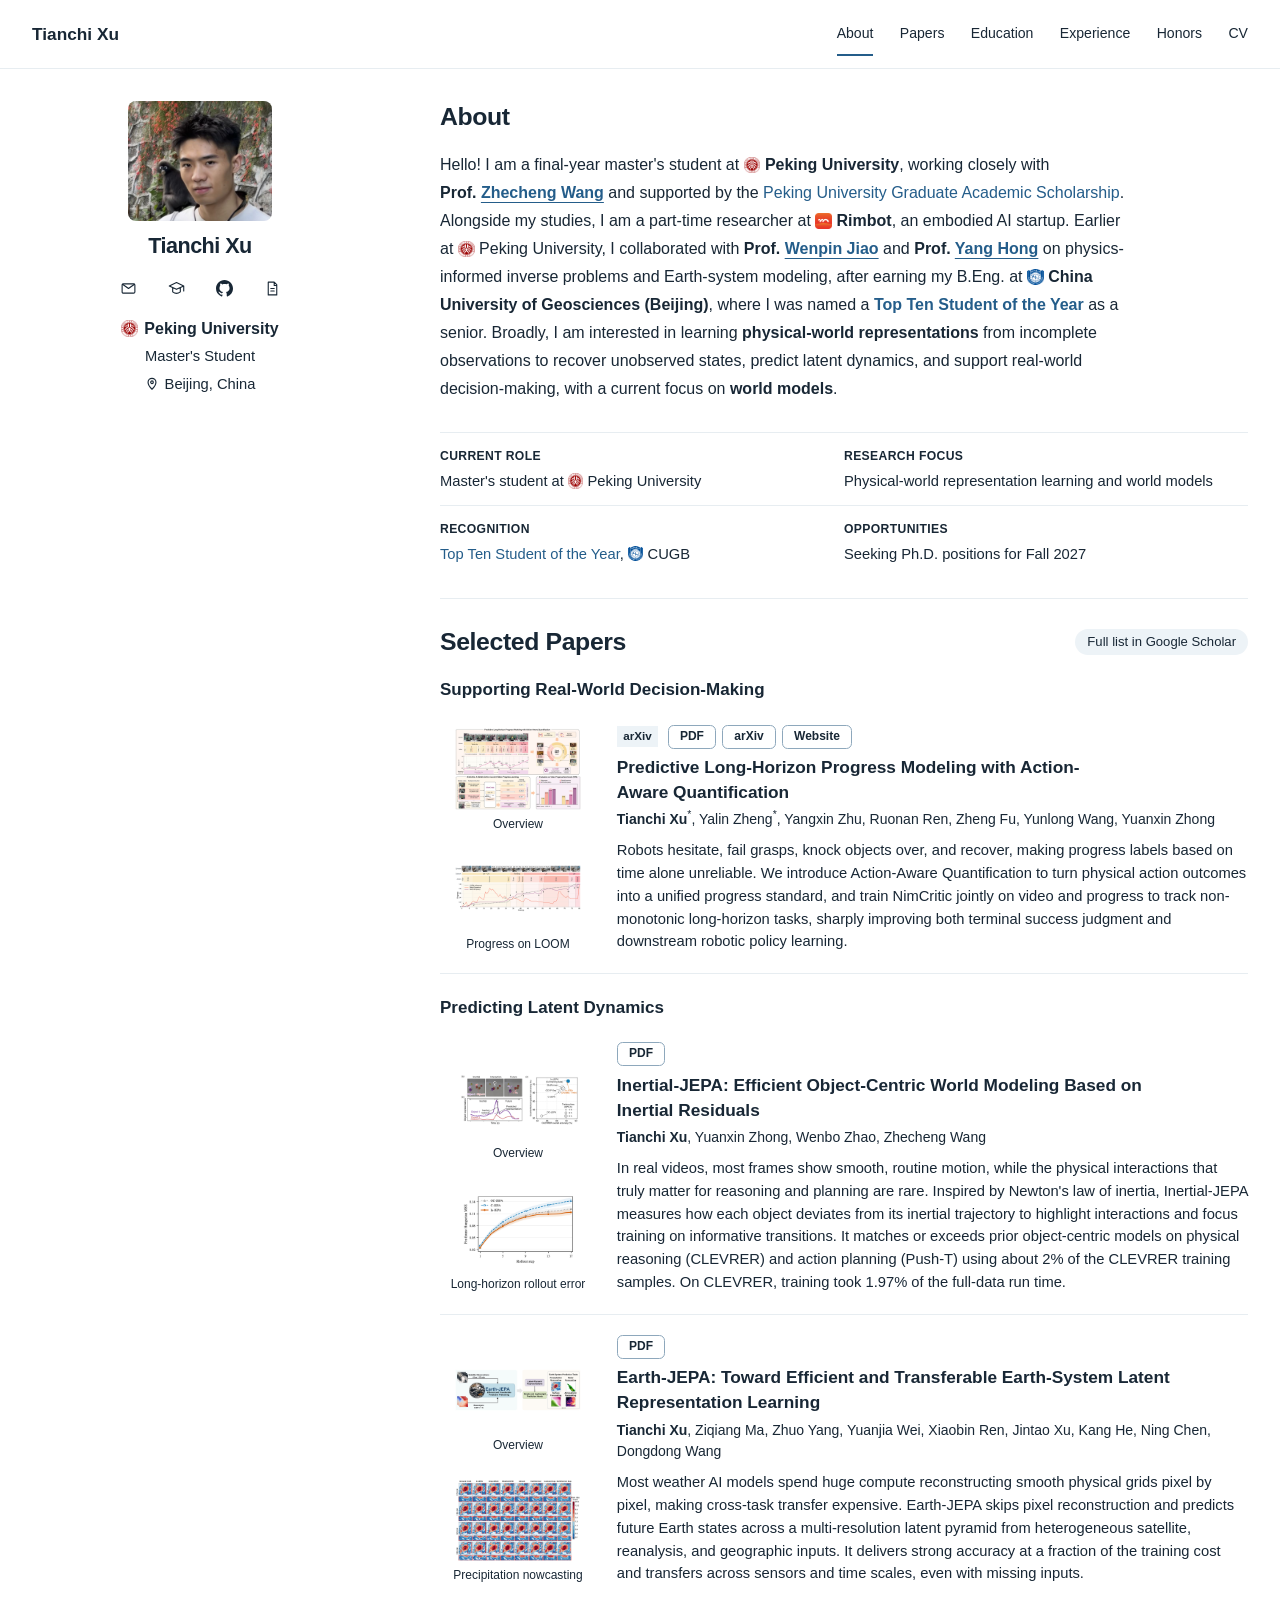
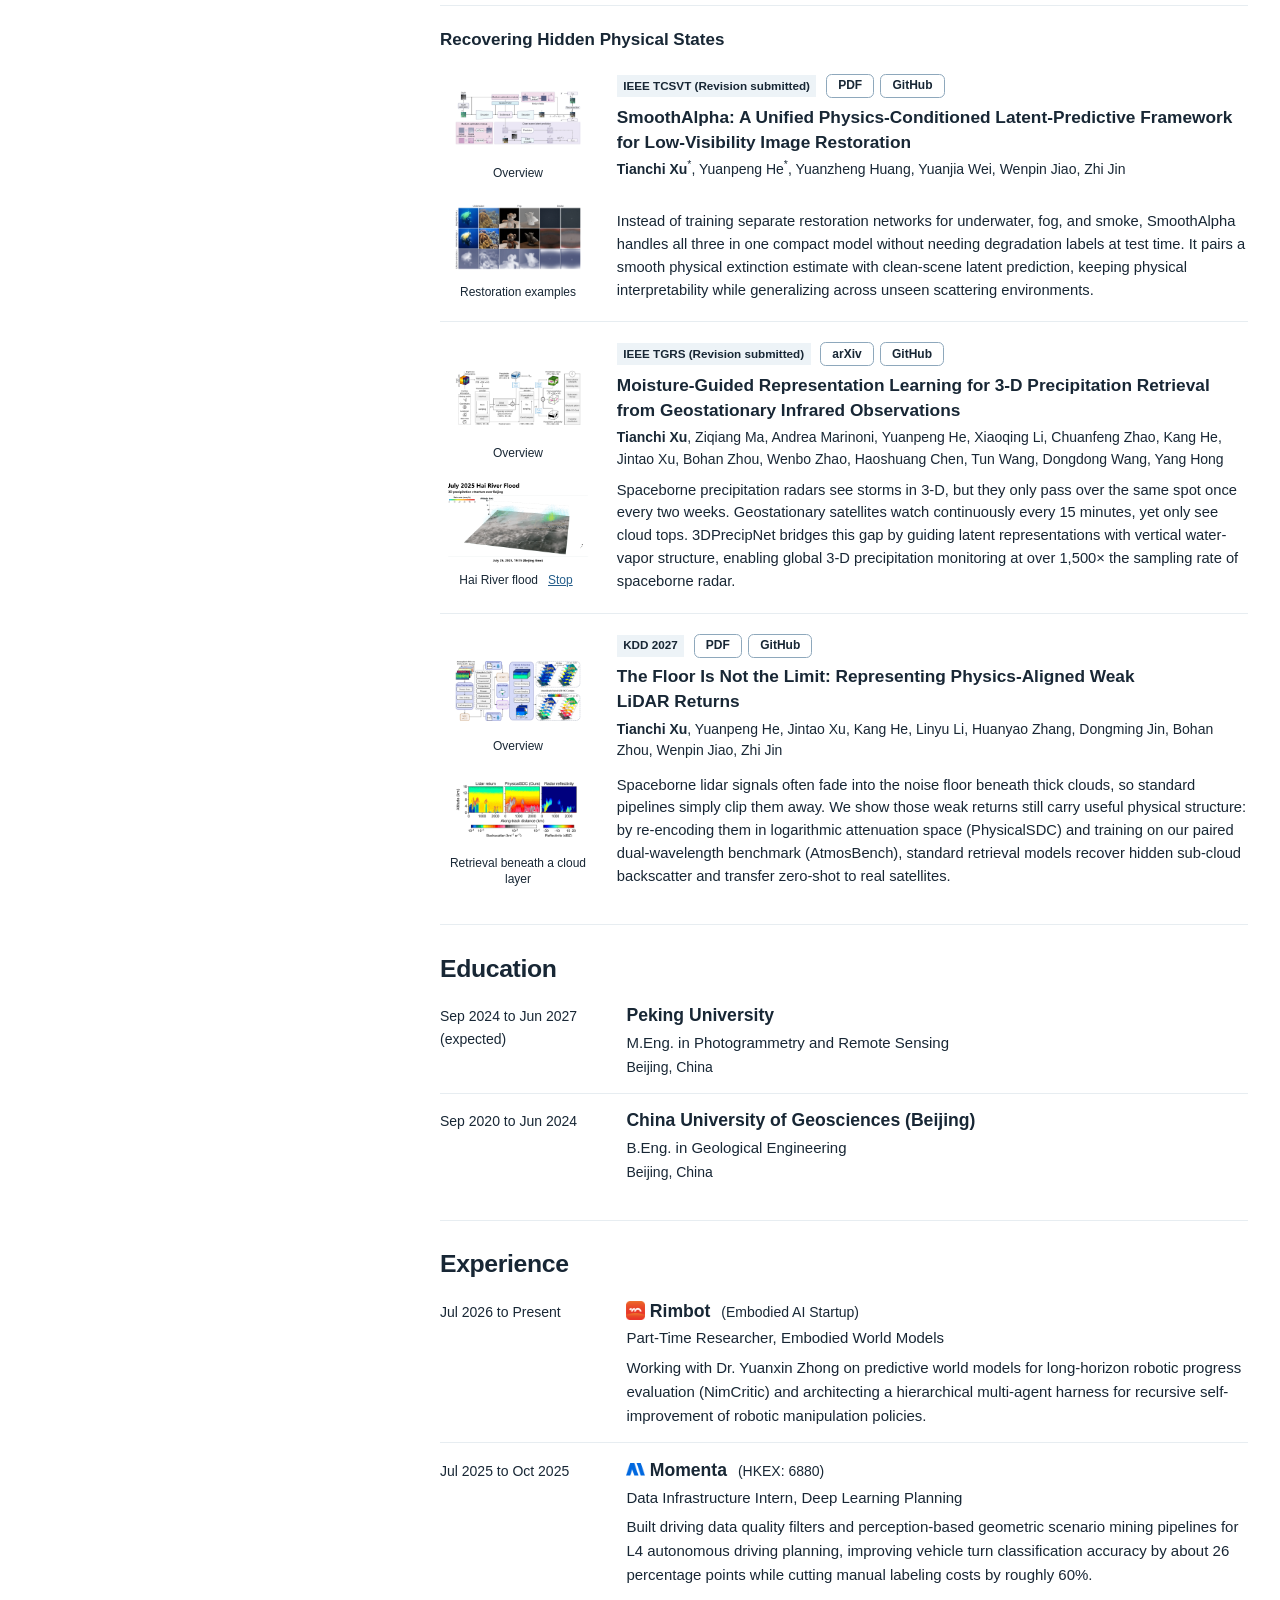
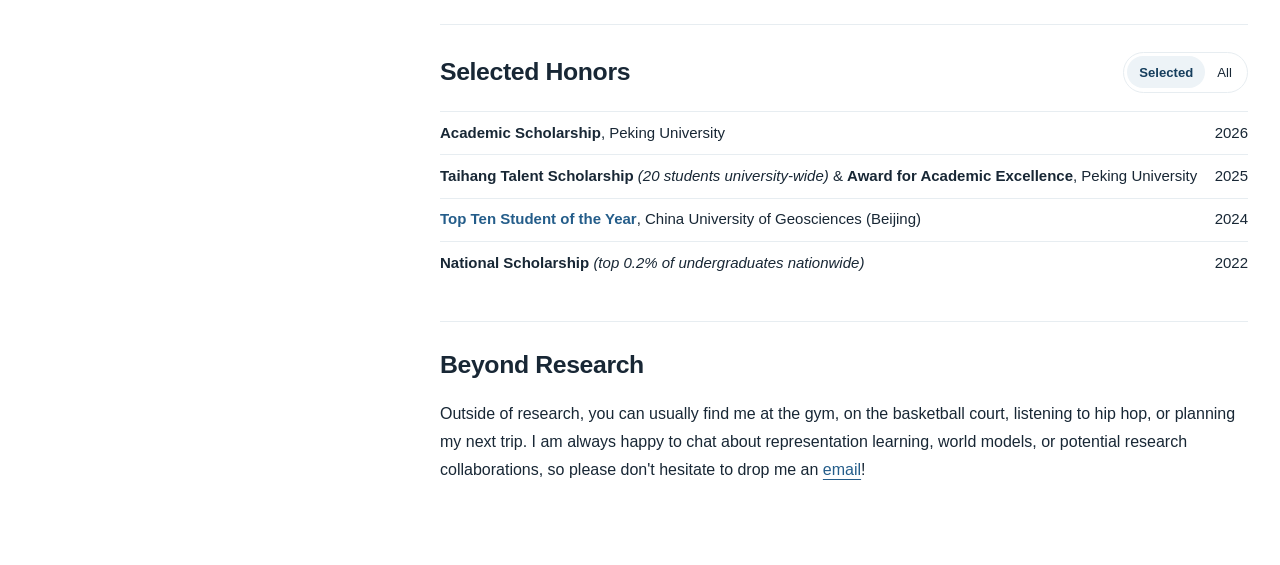
==== commit adb9afd6: "Update biography, honors references, and project navigation" ====
--- a/index.html
+++ b/index.html
@@ -8,7 +8,7 @@
   <title>Tianchi Xu · Peking University</title>
   <link rel="canonical" href="https://tianchixu1.github.io/">
   <link rel="icon" href="assets/favicon.svg" type="image/svg+xml">
-  <link rel="stylesheet" href="styles.css?v=20261125-3">
+  <link rel="stylesheet" href="styles.css?v=20261125-4">
   <script src="site.js?v=20261125-3" defer></script>
 </head>
 <body class="home-page">
@@ -74,11 +74,16 @@
         <div class="section-heading">
           <h2 id="about-title">About</h2>
         </div>
-        <p class="about-bio">Hello! I am a final-year master's student at <strong>Peking University</strong>, working closely with <a href="https://wangzhecheng.github.io/">Prof.&nbsp;Zhecheng Wang</a> on video representation learning and world models, and supported by the <a href="https://grs.pku.edu.cn/jzgz/dtxx1/tzgg1/45eb76d0f7c8400a805e0a0331b7e5de.htm">Peking University Graduate Academic Scholarship</a>. Earlier at Peking University, I collaborated with <a href="https://eecs.pku.edu.cn/xxkxjsxy/info/1465/9547.htm">Prof.&nbsp;Wenpin Jiao</a> and <a href="https://www.ou.edu/coe/cees/people/faculty/yang-hong">Prof.&nbsp;Yang Hong</a> on physics-informed inverse problems and Earth-system modeling. Before that, I earned my B.Eng. at China University of Geosciences (Beijing), where I was named a Top Ten Student of the Year. My research connects physical systems and machine learning. I am interested in how we can learn representations of the physical world from incomplete observations, with a focus on world models for prediction and decision-making.</p>
+        <p class="about-bio">
+          Hello! I am a final-year master's student at <strong><img class="inline-logo" src="assets/pku-logo.png" alt="">Peking University</strong>, working closely with <strong>Prof.&nbsp;<a class="person-link" href="https://wangzhecheng.github.io/">Zhecheng Wang</a></strong> and supported by the <a href="https://grs.pku.edu.cn/jzgz/zcwj/xyjxjy/index.htm">Peking University Graduate Academic Scholarship</a>.
+          Alongside my studies, I am a part-time researcher at <strong><img class="inline-logo" src="assets/rimbot-logo.png" alt="">Rimbot</strong>, an embodied AI startup.
+          Earlier at <img class="inline-logo" src="assets/pku-logo.png" alt="">Peking University, I collaborated with <strong>Prof.&nbsp;<a class="person-link" href="https://eecs.pku.edu.cn/xxkxjsxy/info/1465/9547.htm">Wenpin Jiao</a></strong> and <strong>Prof.&nbsp;<a class="person-link" href="https://www.ou.edu/coe/cees/people/faculty/yang-hong">Yang Hong</a></strong> on physics-informed inverse problems and Earth-system modeling, after earning my B.Eng. at <strong><img class="inline-logo" src="assets/cugb-logo.png" alt="">China University of Geosciences (Beijing)</strong>, where I was named a <strong><a class="award-link" href="https://www.cugb.edu.cn/xynews/45214.jhtml" title="CUGB's December 2023 awards ceremony report">Top Ten Student of the Year</a></strong> as a senior.
+          Broadly, I am interested in learning <strong>physical-world representations</strong> from incomplete observations to recover unobserved states, predict latent dynamics, and support real-world decision-making, with a current focus on <strong>world models</strong>.
+        </p>
         <dl class="about-facts">
           <div>
             <dt>Current role</dt>
-            <dd>Master's student at Peking University<br>Part-time researcher at <a href="#rimbot">Rimbot</a></dd>
+            <dd>Master's student at <img class="inline-logo" src="assets/pku-logo.png" alt="">Peking University</dd>
           </div>
           <div>
             <dt>Research focus</dt>
@@ -86,14 +91,13 @@
           </div>
           <div>
             <dt>Recognition</dt>
-            <dd><a href="#honors">Top Ten Student of the Year</a><br>China University of Geosciences (Beijing)</dd>
+            <dd><a class="award-link" href="https://www.cugb.edu.cn/xynews/45214.jhtml" title="CUGB's December 2023 awards ceremony report">Top Ten Student of the Year</a>, <span class="inline-affiliation"><img class="inline-logo" src="assets/cugb-logo.png" alt=""><abbr title="China University of Geosciences (Beijing)">CUGB</abbr></span></dd>
           </div>
           <div>
             <dt>Opportunities</dt>
-            <dd>Seeking Ph.D. positions for Fall 2027<br><a href="mailto:tianchixu@stu.pku.edu.cn">Email me</a></dd>
+            <dd>Seeking Ph.D. positions for Fall 2027</dd>
           </div>
         </dl>
-        <p class="about-sources"><a href="pku-references.html">PKU sources</a></p>
       </section>
 
       <section id="papers" class="content-section research-section" aria-labelledby="papers-title">
@@ -101,13 +105,12 @@
           <h2 id="papers-title">Selected Papers</h2>
           <a class="papers-scholar" href="https://scholar.google.com/citations?user=sJ7_qtoAAAAJ">Full list in Google Scholar</a>
         </div>
-        <p class="papers-intro"><sup>*</sup> denotes equal contribution.</p>
         <section id="real-world-decision-making" class="paper-group" aria-labelledby="real-world-decision-making-title">
           <h3 id="real-world-decision-making-title" class="paper-group-title">Supporting Real-World Decision-Making</h3>
           <div class="research-list">
             <article id="nimcritic" class="research-item">
               <div class="research-copy">
-                <div class="paper-venue"><span class="venue-badge">arXiv</span><span class="paper-details"><a class="paper-link" href="papers/NimCritic.pdf" aria-label="NimCritic PDF">PDF</a><a class="paper-link" href="https://arxiv.org/abs/2610.32776" aria-label="NimCritic arXiv">arXiv</a><a class="paper-link" href="https://rimbot.com/en/research/nimcritic/" aria-label="NimCritic Website">Website</a></span></div>
+                <div class="paper-venue"><span class="venue-badge">arXiv</span><span class="paper-details"><a class="paper-link" href="papers/NimCritic.pdf" aria-label="NimCritic PDF">PDF</a><a class="paper-link" href="https://arxiv.org/abs/2610.32776" aria-label="NimCritic arXiv">arXiv</a><a class="paper-link" href="https://rimbot.com/en/research/nimcritic/" referrerpolicy="no-referrer" aria-label="NimCritic Website">Website</a></span></div>
                 <h4><a href="papers/NimCritic.pdf">Predictive Long-Horizon Progress Modeling with Action-Aware Quantification</a></h4>
                 <p class="paper-authors"><strong>Tianchi Xu</strong><sup>*</sup>, Yalin Zheng<sup>*</sup>, Yangxin Zhu, Ruonan Ren, Zheng Fu, Yunlong Wang, Yuanxin Zhong</p>
                 <p class="research-description">Robots hesitate, fail grasps, knock objects over, and recover, making progress labels based on time alone unreliable. We introduce Action-Aware Quantification to turn physical action outcomes into a unified progress standard, and train NimCritic jointly on video and progress to track non-monotonic long-horizon tasks, sharply improving both terminal success judgment and downstream robotic policy learning.</p>
@@ -257,7 +260,7 @@
           <article id="rimbot" class="record-item">
             <p class="record-date"><time datetime="2026-07">Jul 2026</time> to Present</p>
             <div class="record-copy">
-              <h3>Rimbot <span class="company-note">(Embodied AI Startup)</span></h3>
+              <h3><img class="inline-logo" src="assets/rimbot-logo.png" alt="">Rimbot <span class="company-note">(Embodied AI Startup)</span></h3>
               <p class="record-role">Part-Time Researcher, Embodied World Models</p>
               <p>Working with Dr. Yuanxin Zhong on predictive world models for long-horizon robotic progress evaluation (NimCritic) and architecting a hierarchical multi-agent harness for recursive self-improvement of robotic manipulation policies.</p>
             </div>
@@ -265,7 +268,7 @@
           <article id="momenta" class="record-item">
             <p class="record-date"><time datetime="2025-07">Jul 2025</time> to <time datetime="2025-10">Oct 2025</time></p>
             <div class="record-copy">
-              <h3>Momenta <span class="company-note">(HKEX: 6880)</span></h3>
+              <h3><img class="inline-logo" src="assets/momenta-logo.png" alt="">Momenta <span class="company-note">(HKEX: 6880)</span></h3>
               <p class="record-role">Data Infrastructure Intern, Deep Learning Planning</p>
               <p>Built driving data quality filters and perception-based geometric scenario mining pipelines for L4 autonomous driving planning, improving vehicle turn classification accuracy by about 26 percentage points while cutting manual labeling costs by roughly 60%.</p>
             </div>
@@ -286,7 +289,7 @@
           <li data-honors-only="selected" hidden><span><strong>Taihang Talent Scholarship</strong> <em>(20 students university-wide)</em> &amp; <strong>Award for Academic Excellence</strong>, Peking University</span><time datetime="2025">2025</time></li>
           <li data-honors-only="all"><span><strong>Taihang Talent Scholarship</strong>, Peking University <em>(20 students university-wide)</em></span><time datetime="2025">2025</time></li>
           <li data-honors-only="all"><span><strong>Award for Academic Excellence</strong>, Peking University</span><time datetime="2025">2025</time></li>
-          <li><span><strong>Top Ten Student of the Year</strong>, China University of Geosciences (Beijing)</span><time datetime="2024">2024</time></li>
+          <li><span><strong><a class="award-link" href="https://www.cugb.edu.cn/xynews/45214.jhtml" title="CUGB's December 2023 awards ceremony report">Top Ten Student of the Year</a></strong>, China University of Geosciences (Beijing)</span><time datetime="2024">2024</time></li>
           <li data-honors-only="all"><span><strong>Beijing Outstanding Graduate</strong></span><time datetime="2024">2024</time></li>
           <li data-honors-only="all"><span><strong>Beijing Merit Student</strong></span><time datetime="2023">2023</time></li>
           <li data-honors-only="all"><span><strong>China Collegiate Computing Design Contest, National First Prize</strong></span><time datetime="2023">2023</time></li>
--- a/styles.css
+++ b/styles.css
@@ -49,23 +49,21 @@
 .section-heading h2 { font-size: 1.55rem; line-height: 1.3; font-weight: 700; letter-spacing: -.015em; }
 .about-section { padding-bottom: .75rem; }
 .about-bio { max-width: 78ch; font-size: 1rem; line-height: 1.75; }
-.about-bio a, .about-facts a { color: var(--ink); }
-.about-bio a:hover, .about-facts a:hover { color: var(--blue); }
+.about-bio a, .award-link { text-decoration: none; }
+.about-bio .person-link { text-decoration: underline; }
+.inline-logo { display: inline-block; width: 1.05em; height: 1.05em; margin-right: .28em; vertical-align: -.18em; object-fit: contain; }
+.inline-affiliation { display: inline-block; white-space: nowrap; }
+.inline-affiliation abbr { text-decoration: none; }
 .about-facts { display: grid; grid-template-columns: repeat(2, minmax(0, 1fr)); margin: 1.8rem 0 .5rem; }
 .about-facts > div { padding: .8rem 1rem .8rem 0; border-top: 1px solid var(--line); }
 .about-facts dt { margin-bottom: .25rem; font-size: .76rem; font-weight: 700; letter-spacing: .03em; text-transform: uppercase; }
 .about-facts dd { margin: 0; font-size: .92rem; line-height: 1.5; }
-.about-sources { margin-top: 7px; font-size: .875rem; }
-.pku-reference-page { max-width: 760px; margin: 0 auto; padding: 48px 24px; }
-.pku-reference-page h1 { margin-top: 14px; }
-.pku-reference-page p + p { margin-top: 8px; }
 .content-section { margin-top: 2rem; }
 .home-page .content-section { margin-top: 0; padding: 1.7rem 0 2.3rem; border-top: 1px solid var(--line); }
 .research-section { margin-top: 43px; }
-.research-section .papers-heading { align-items: center; flex-wrap: wrap; gap: 8px 16px; margin-bottom: 9px; }
+.research-section .papers-heading { align-items: center; flex-wrap: wrap; gap: 8px 16px; }
 .papers-scholar { padding: 5px 12px; border-radius: 999px; background: var(--wash); color: var(--ink); font-size: .82rem; line-height: 1.25; text-decoration: none; }
 .papers-scholar:hover { background: #dcebf5; }
-.papers-intro { margin-bottom: 18px; color: var(--ink); font-size: .875rem; }
 .paper-group-title { margin: 0 0 10px; font-size: 1.0625rem; font-weight: 700; }
 .paper-group + .paper-group { padding-top: 20px; }
 .research-list { display: grid; }
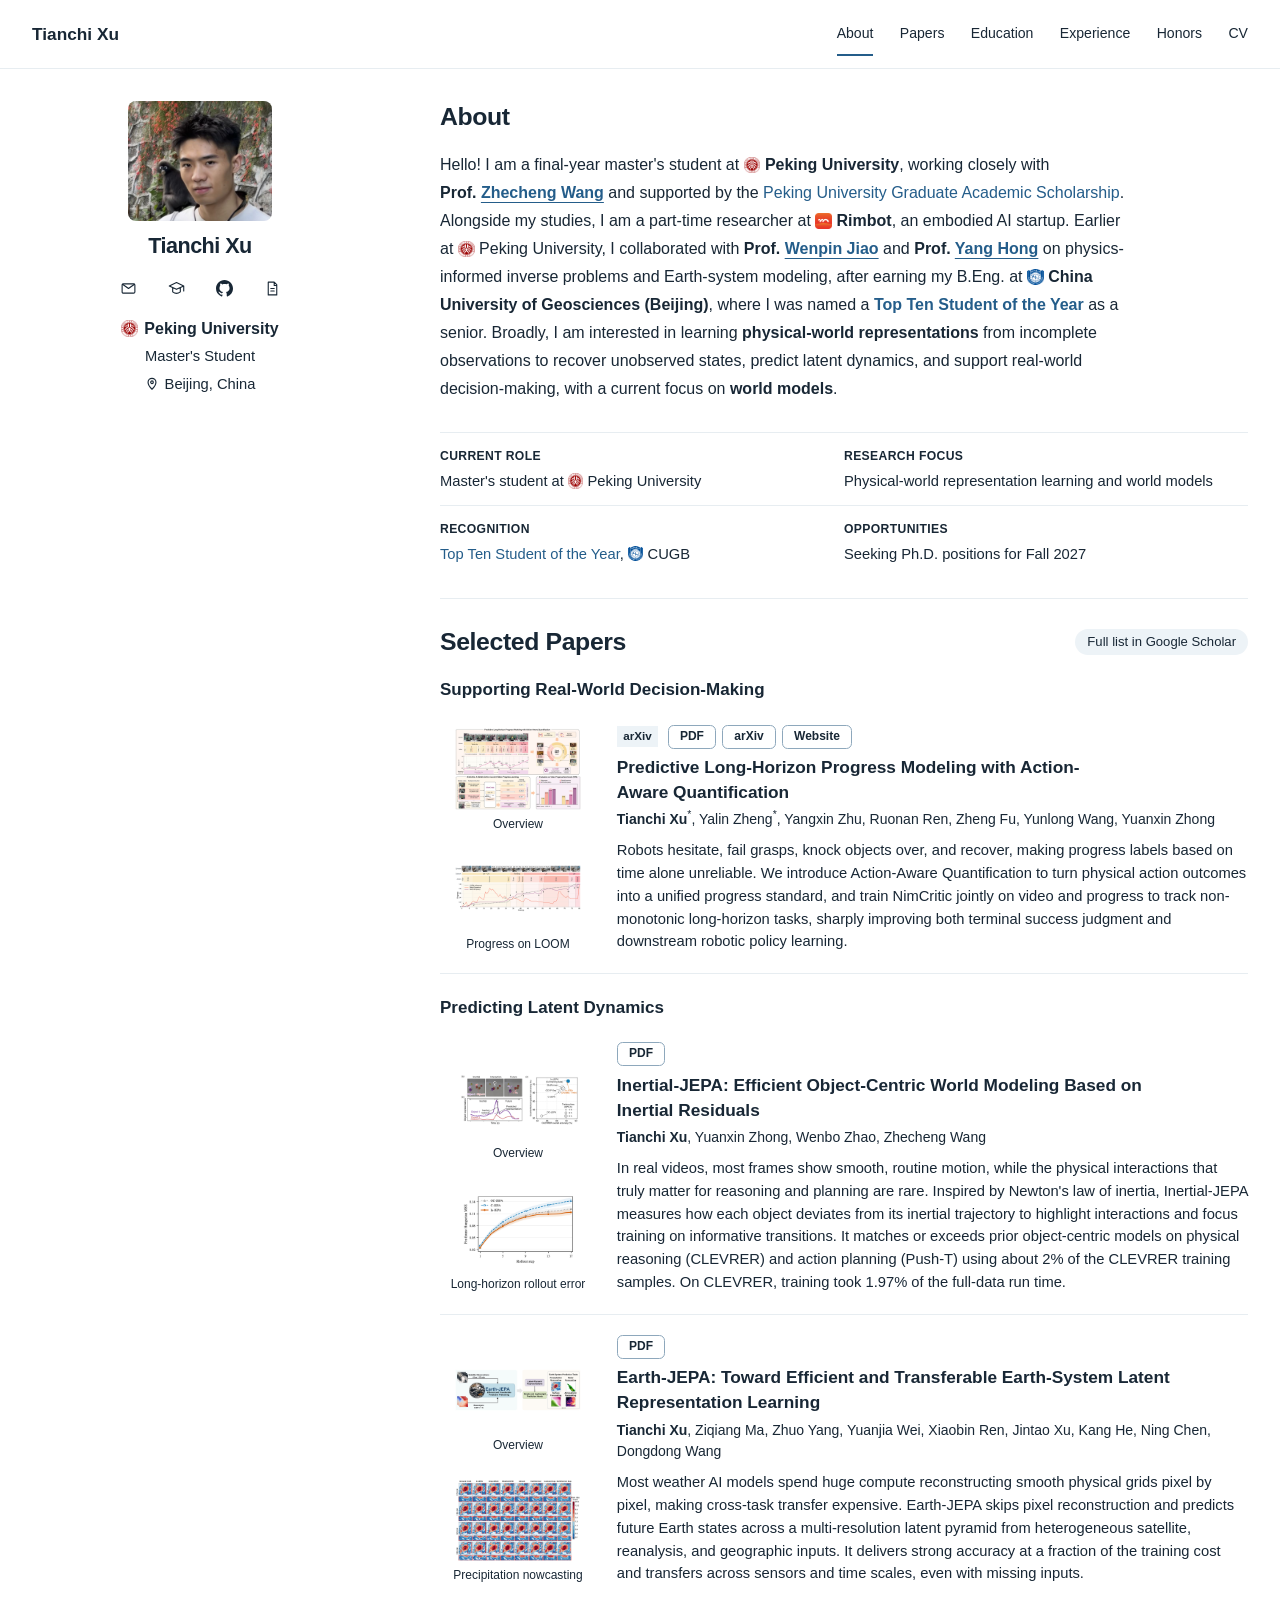
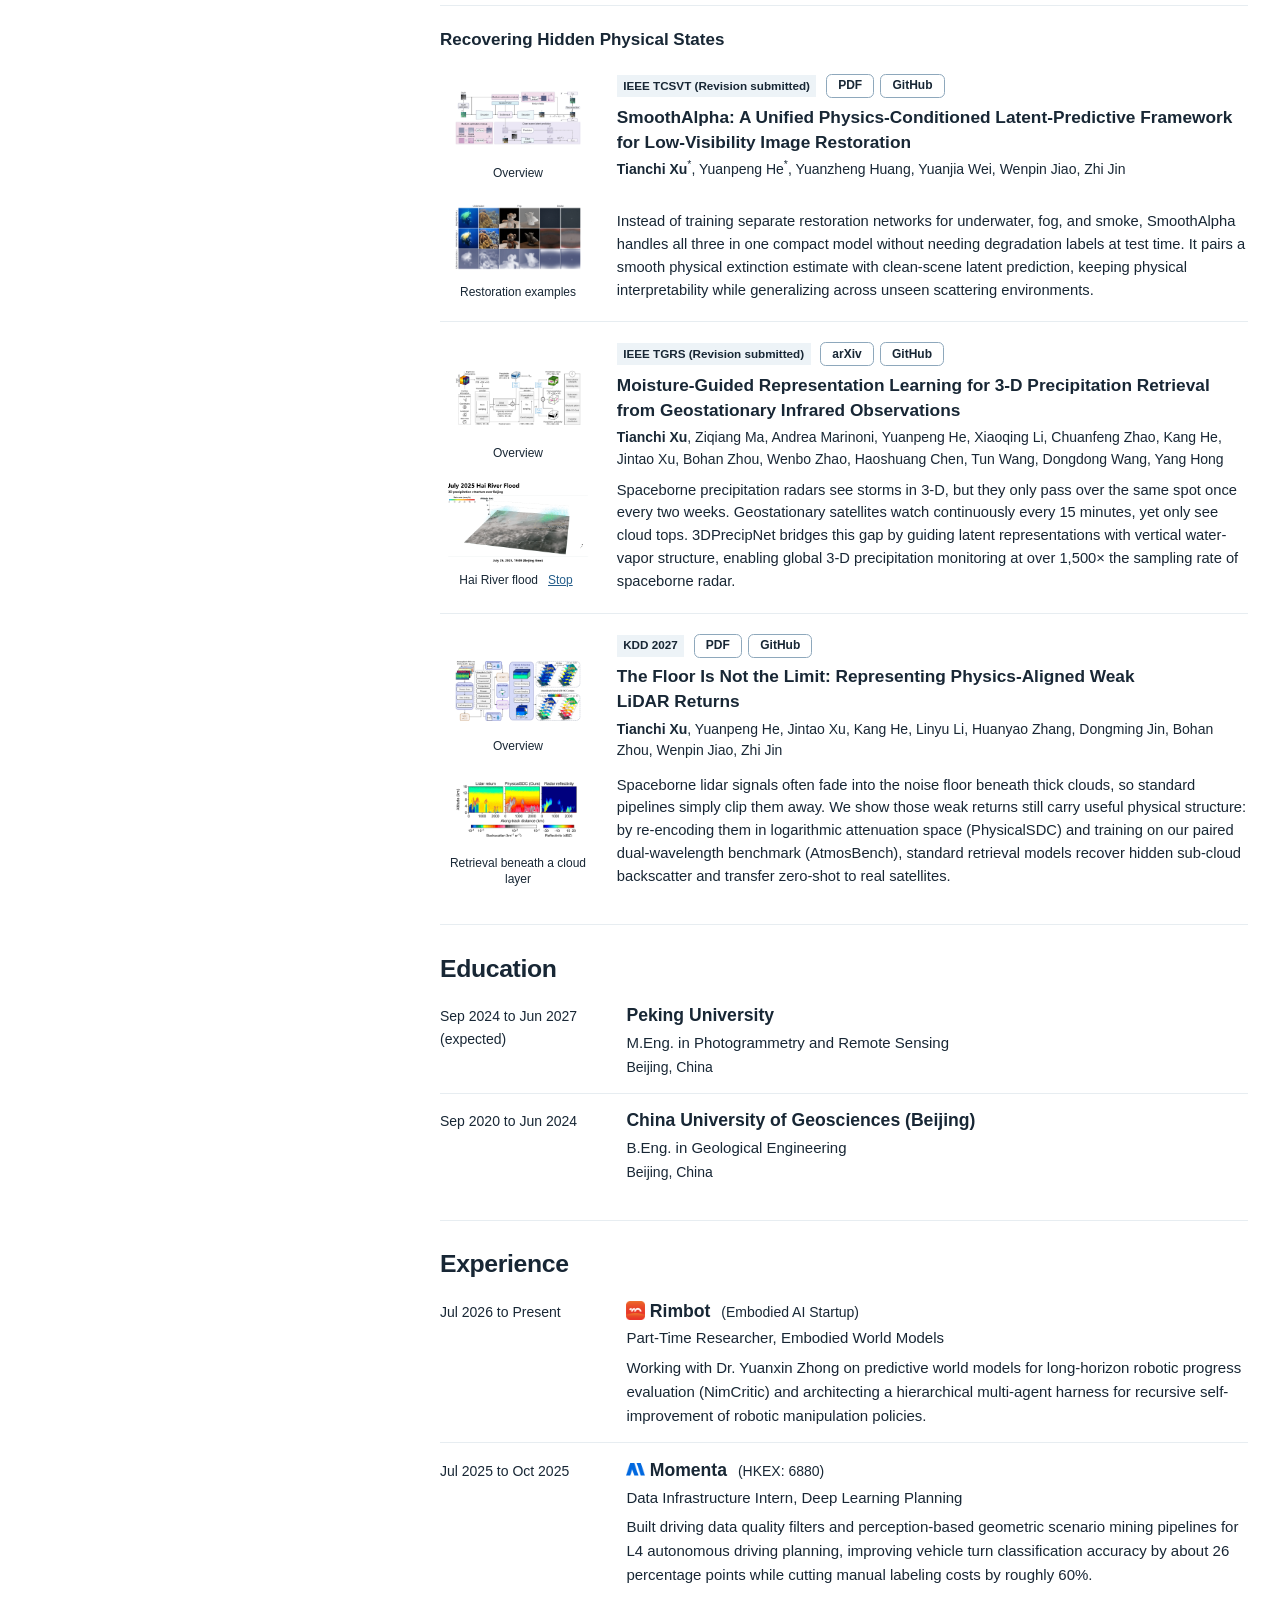
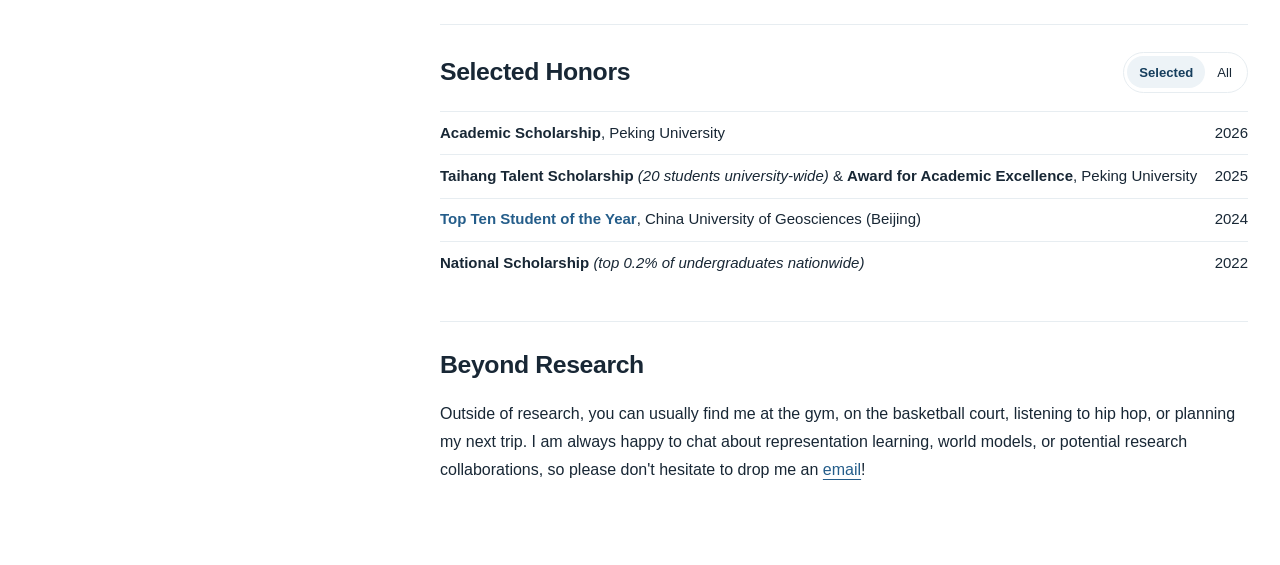
==== commit 23309ca1: "Verify award evidence and repair CV website links" ====
--- a/index.html
+++ b/index.html
@@ -77,7 +77,7 @@
         <p class="about-bio">
           Hello! I am a final-year master's student at <strong><img class="inline-logo" src="assets/pku-logo.png" alt="">Peking University</strong>, working closely with <strong>Prof.&nbsp;<a class="person-link" href="https://wangzhecheng.github.io/">Zhecheng Wang</a></strong> and supported by the <a href="https://grs.pku.edu.cn/jzgz/zcwj/xyjxjy/index.htm">Peking University Graduate Academic Scholarship</a>.
           Alongside my studies, I am a part-time researcher at <strong><img class="inline-logo" src="assets/rimbot-logo.png" alt="">Rimbot</strong>, an embodied AI startup.
-          Earlier at <img class="inline-logo" src="assets/pku-logo.png" alt="">Peking University, I collaborated with <strong>Prof.&nbsp;<a class="person-link" href="https://eecs.pku.edu.cn/xxkxjsxy/info/1465/9547.htm">Wenpin Jiao</a></strong> and <strong>Prof.&nbsp;<a class="person-link" href="https://www.ou.edu/coe/cees/people/faculty/yang-hong">Yang Hong</a></strong> on physics-informed inverse problems and Earth-system modeling, after earning my B.Eng. at <strong><img class="inline-logo" src="assets/cugb-logo.png" alt="">China University of Geosciences (Beijing)</strong>, where I was named a <strong><a class="award-link" href="https://www.cugb.edu.cn/xynews/45214.jhtml" title="CUGB's December 2023 awards ceremony report">Top Ten Student of the Year</a></strong> as a senior.
+          Earlier at <img class="inline-logo" src="assets/pku-logo.png" alt="">Peking University, I collaborated with <strong>Prof.&nbsp;<a class="person-link" href="https://eecs.pku.edu.cn/xxkxjsxy/info/1465/9547.htm">Wenpin Jiao</a></strong> and <strong>Prof.&nbsp;<a class="person-link" href="https://www.ou.edu/coe/cees/people/faculty/yang-hong">Yang Hong</a></strong> on physics-informed inverse problems and Earth-system modeling, after earning my B.Eng. at <strong><img class="inline-logo" src="assets/cugb-logo.png" alt="">China University of Geosciences (Beijing)</strong>, where I was named a <strong><a class="award-link" href="https://mp.weixin.qq.com/s/J1oUgH2xmGmiRr4gdZUqng" title="CUGB Top Ten Student profile of Tianchi Xu">Top Ten Student of the Year</a></strong> as a senior.
           Broadly, I am interested in learning <strong>physical-world representations</strong> from incomplete observations to recover unobserved states, predict latent dynamics, and support real-world decision-making, with a current focus on <strong>world models</strong>.
         </p>
         <dl class="about-facts">
@@ -91,7 +91,7 @@
           </div>
           <div>
             <dt>Recognition</dt>
-            <dd><a class="award-link" href="https://www.cugb.edu.cn/xynews/45214.jhtml" title="CUGB's December 2023 awards ceremony report">Top Ten Student of the Year</a>, <span class="inline-affiliation"><img class="inline-logo" src="assets/cugb-logo.png" alt=""><abbr title="China University of Geosciences (Beijing)">CUGB</abbr></span></dd>
+            <dd><a class="award-link" href="https://mp.weixin.qq.com/s/J1oUgH2xmGmiRr4gdZUqng" title="CUGB Top Ten Student profile of Tianchi Xu">Top Ten Student of the Year</a>, <span class="inline-affiliation"><img class="inline-logo" src="assets/cugb-logo.png" alt=""><abbr title="China University of Geosciences (Beijing)">CUGB</abbr></span></dd>
           </div>
           <div>
             <dt>Opportunities</dt>
@@ -289,7 +289,7 @@
           <li data-honors-only="selected" hidden><span><strong>Taihang Talent Scholarship</strong> <em>(20 students university-wide)</em> &amp; <strong>Award for Academic Excellence</strong>, Peking University</span><time datetime="2025">2025</time></li>
           <li data-honors-only="all"><span><strong>Taihang Talent Scholarship</strong>, Peking University <em>(20 students university-wide)</em></span><time datetime="2025">2025</time></li>
           <li data-honors-only="all"><span><strong>Award for Academic Excellence</strong>, Peking University</span><time datetime="2025">2025</time></li>
-          <li><span><strong><a class="award-link" href="https://www.cugb.edu.cn/xynews/45214.jhtml" title="CUGB's December 2023 awards ceremony report">Top Ten Student of the Year</a></strong>, China University of Geosciences (Beijing)</span><time datetime="2024">2024</time></li>
+          <li><span><strong><a class="award-link" href="https://mp.weixin.qq.com/s/J1oUgH2xmGmiRr4gdZUqng" title="CUGB Top Ten Student profile of Tianchi Xu">Top Ten Student of the Year</a></strong>, China University of Geosciences (Beijing)</span><time datetime="2024">2024</time></li>
           <li data-honors-only="all"><span><strong>Beijing Outstanding Graduate</strong></span><time datetime="2024">2024</time></li>
           <li data-honors-only="all"><span><strong>Beijing Merit Student</strong></span><time datetime="2023">2023</time></li>
           <li data-honors-only="all"><span><strong>China Collegiate Computing Design Contest, National First Prize</strong></span><time datetime="2023">2023</time></li>
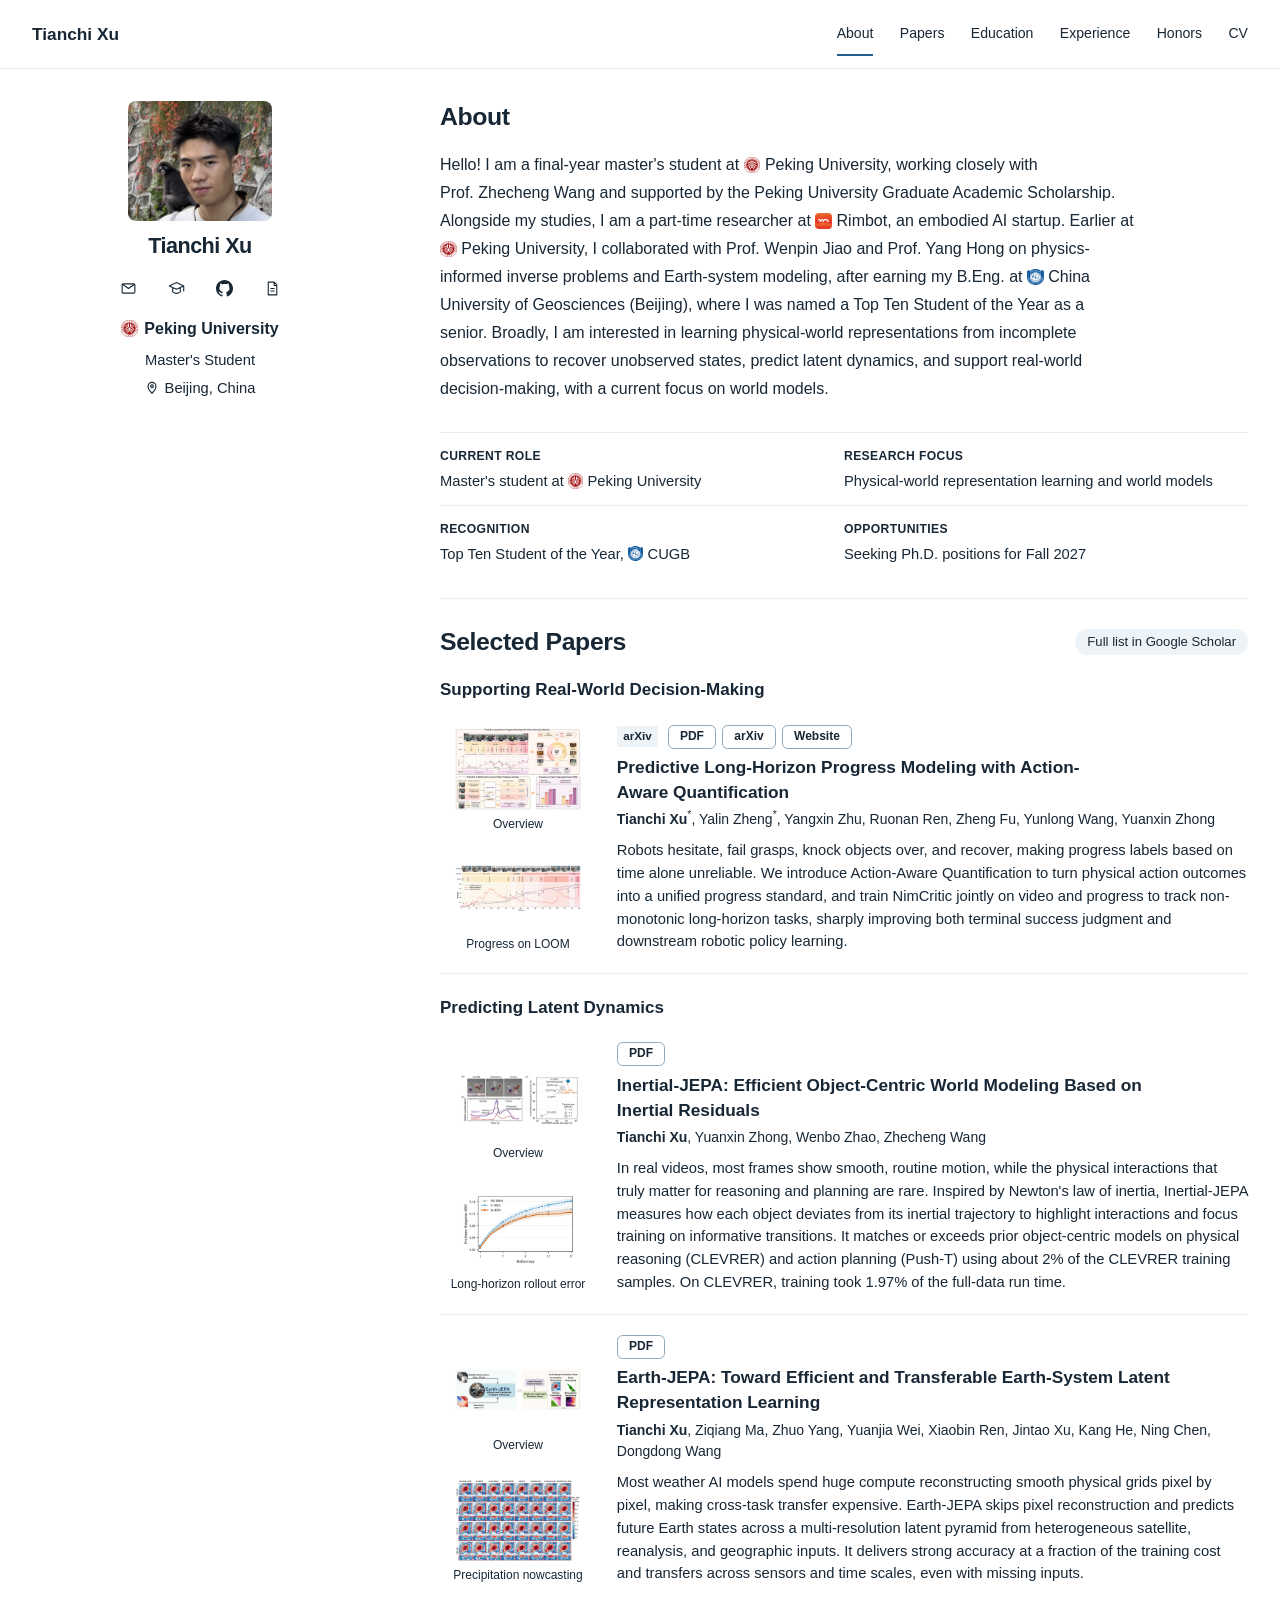
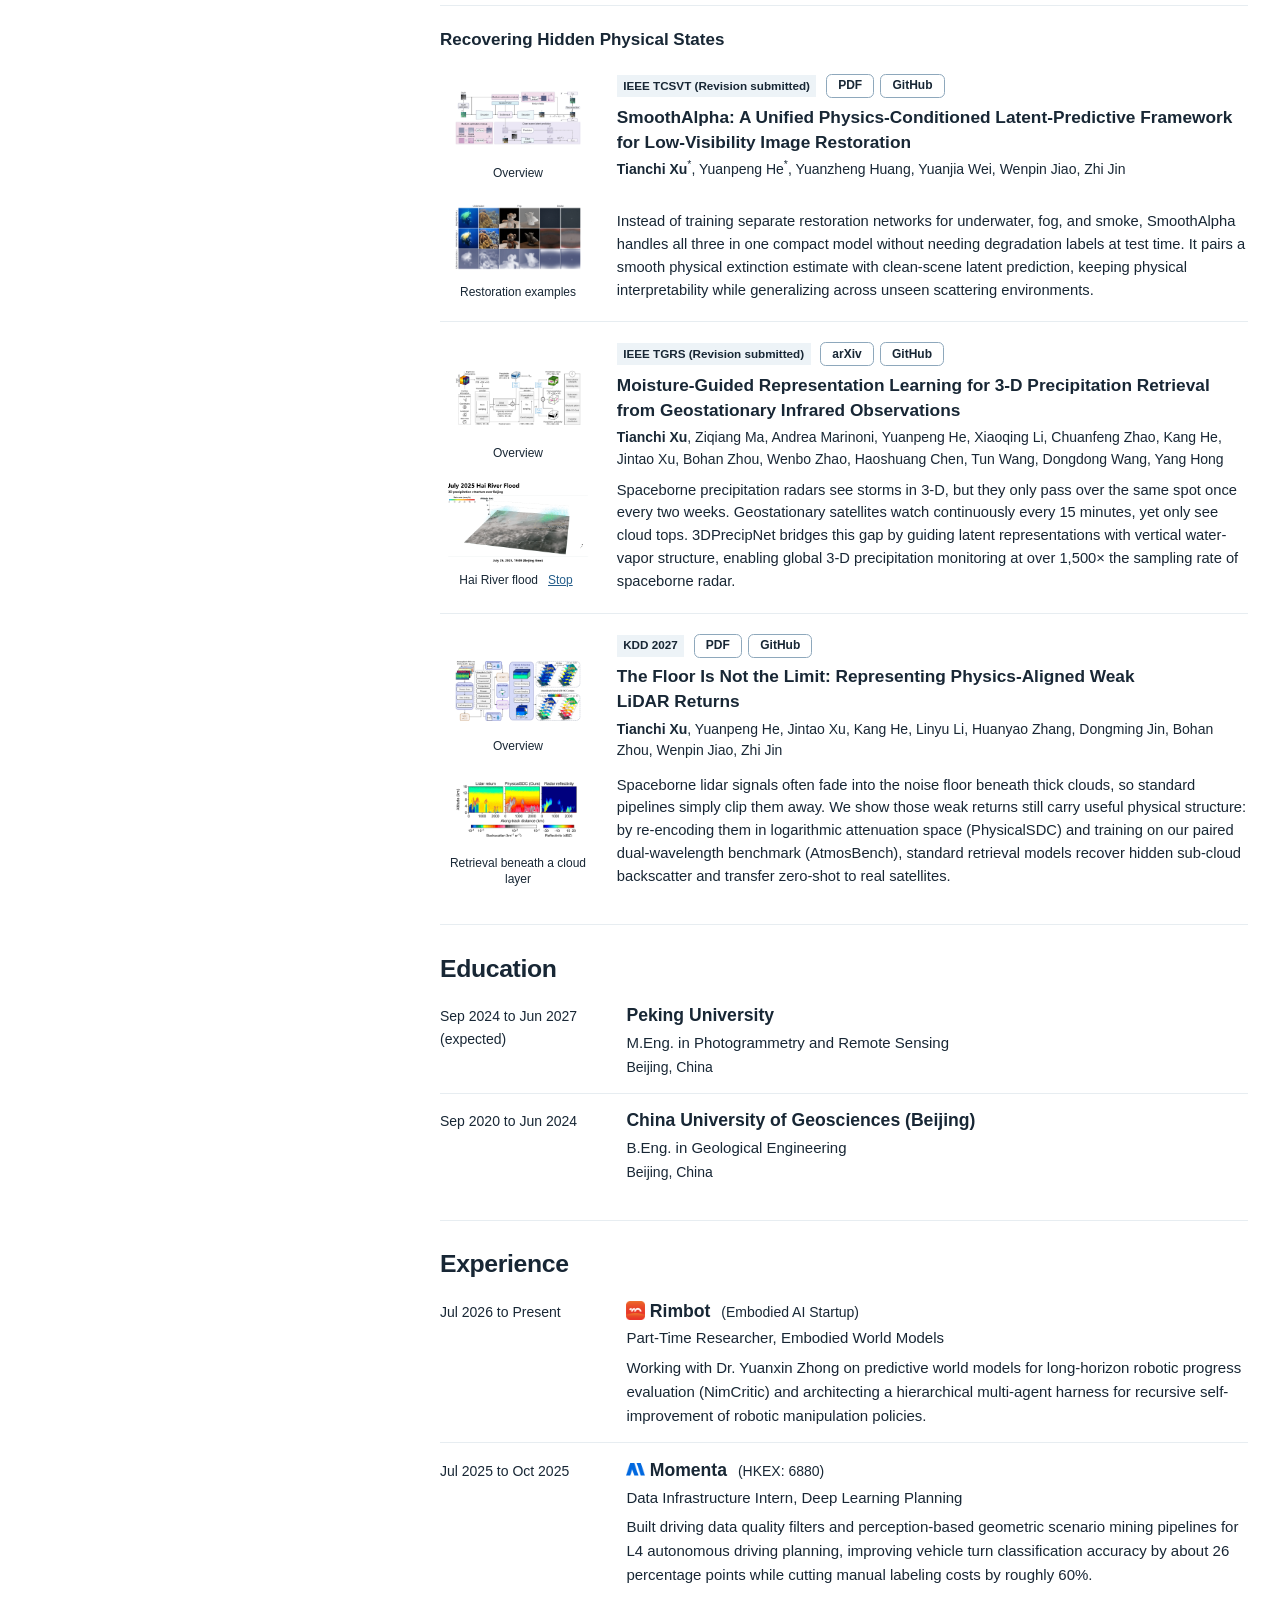
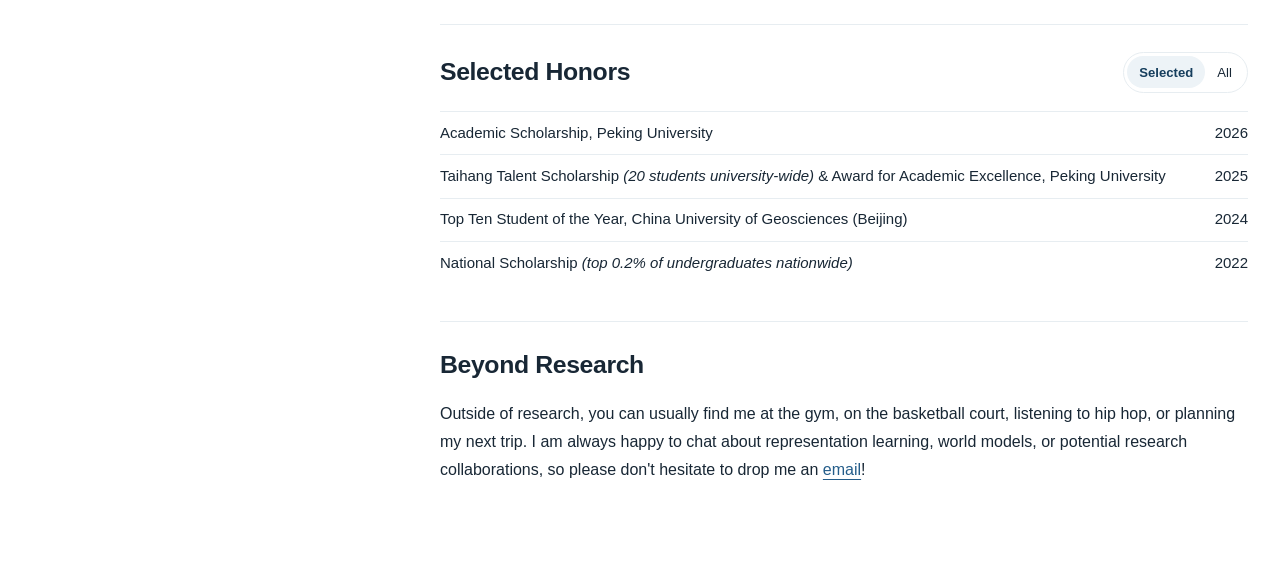
==== commit 0f37ac9c: "Simplify prose links and add institution websites" ====
--- a/index.html
+++ b/index.html
@@ -8,7 +8,7 @@
   <title>Tianchi Xu · Peking University</title>
   <link rel="canonical" href="https://tianchixu1.github.io/">
   <link rel="icon" href="assets/favicon.svg" type="image/svg+xml">
-  <link rel="stylesheet" href="styles.css?v=20261125-4">
+  <link rel="stylesheet" href="styles.css?v=20261125-5">
   <script src="site.js?v=20261125-3" defer></script>
 </head>
 <body class="home-page">
@@ -62,7 +62,7 @@
             <a href="https://github.com/TianchiXu1" title="GitHub"><svg class="github-icon" viewBox="0 0 16 16" width="17" height="17" aria-hidden="true"><path d="M6.766 11.328c-2.063-.25-3.516-1.734-3.516-3.656 0-.781.281-1.625.75-2.188-.203-.515-.172-1.609.063-2.062.625-.078 1.468.25 1.968.703.594-.187 1.219-.281 1.985-.281.765 0 1.39.094 1.953.265.484-.437 1.344-.765 1.969-.687.218.422.25 1.515.046 2.047.5.593.766 1.39.766 2.203 0 1.922-1.453 3.375-3.547 3.64.531.344.89 1.094.89 1.954v1.625c0 .468.391.734.86.547C13.781 14.359 16 11.53 16 8.03 16 3.61 12.406 0 7.984 0 3.563 0 0 3.61 0 8.031a7.88 7.88 0 0 0 5.172 7.422c.422.156.828-.125.828-.547v-1.25c-.219.094-.5.156-.75.156-1.031 0-1.64-.562-2.078-1.609-.172-.422-.36-.672-.719-.719-.187-.015-.25-.093-.25-.187 0-.188.313-.328.625-.328.453 0 .844.281 1.25.86.313.452.64.655 1.031.655s.641-.14 1-.5c.266-.265.47-.5.657-.656"/></svg><span>GitHub</span></a>
             <a href="TianchiXu_CV.pdf"><svg viewBox="0 0 20 20" width="17" height="17" aria-hidden="true"><path d="M5 2.5h7l3 3v12H5v-15ZM12 2.5v4h3M8 10h4M8 13h4"/></svg><span>CV (PDF)</span></a>
           </div>
-          <p class="profile-affiliation"><img src="assets/pku-logo.png" alt="" width="17" height="17">Peking University</p>
+          <p class="profile-affiliation"><a href="https://www.pku.edu.cn/"><img src="assets/pku-logo.png" alt="" width="17" height="17">Peking University</a></p>
           <p class="profile-role">Master's Student</p>
           <p class="profile-location"><svg viewBox="0 0 16 16" width="14" height="14" aria-hidden="true"><path d="M8 14s4.5-4.3 4.5-8A4.5 4.5 0 0 0 3.5 6c0 3.7 4.5 8 4.5 8Z"/><circle cx="8" cy="6" r="1.5"/></svg>Beijing, China</p>
         </div>
@@ -75,15 +75,15 @@
           <h2 id="about-title">About</h2>
         </div>
         <p class="about-bio">
-          Hello! I am a final-year master's student at <strong><img class="inline-logo" src="assets/pku-logo.png" alt="">Peking University</strong>, working closely with <strong>Prof.&nbsp;<a class="person-link" href="https://wangzhecheng.github.io/">Zhecheng Wang</a></strong> and supported by the <a href="https://grs.pku.edu.cn/jzgz/zcwj/xyjxjy/index.htm">Peking University Graduate Academic Scholarship</a>.
-          Alongside my studies, I am a part-time researcher at <strong><img class="inline-logo" src="assets/rimbot-logo.png" alt="">Rimbot</strong>, an embodied AI startup.
-          Earlier at <img class="inline-logo" src="assets/pku-logo.png" alt="">Peking University, I collaborated with <strong>Prof.&nbsp;<a class="person-link" href="https://eecs.pku.edu.cn/xxkxjsxy/info/1465/9547.htm">Wenpin Jiao</a></strong> and <strong>Prof.&nbsp;<a class="person-link" href="https://www.ou.edu/coe/cees/people/faculty/yang-hong">Yang Hong</a></strong> on physics-informed inverse problems and Earth-system modeling, after earning my B.Eng. at <strong><img class="inline-logo" src="assets/cugb-logo.png" alt="">China University of Geosciences (Beijing)</strong>, where I was named a <strong><a class="award-link" href="https://mp.weixin.qq.com/s/J1oUgH2xmGmiRr4gdZUqng" title="CUGB Top Ten Student profile of Tianchi Xu">Top Ten Student of the Year</a></strong> as a senior.
-          Broadly, I am interested in learning <strong>physical-world representations</strong> from incomplete observations to recover unobserved states, predict latent dynamics, and support real-world decision-making, with a current focus on <strong>world models</strong>.
+          Hello! I am a final-year master's student at <a href="https://www.pku.edu.cn/"><img class="inline-logo" src="assets/pku-logo.png" alt="">Peking University</a>, working closely with Prof.&nbsp;<a href="https://wangzhecheng.github.io/">Zhecheng Wang</a> and supported by the <a href="https://grs.pku.edu.cn/jzgz/zcwj/xyjxjy/index.htm">Peking University Graduate Academic Scholarship</a>.
+          Alongside my studies, I am a part-time researcher at <a href="https://rimbot.com/en/" referrerpolicy="no-referrer"><img class="inline-logo" src="assets/rimbot-logo.png" alt="">Rimbot</a>, an embodied AI startup.
+          Earlier at <a href="https://www.pku.edu.cn/"><img class="inline-logo" src="assets/pku-logo.png" alt="">Peking University</a>, I collaborated with Prof.&nbsp;<a href="https://eecs.pku.edu.cn/xxkxjsxy/info/1465/9547.htm">Wenpin Jiao</a> and Prof.&nbsp;<a href="https://www.ou.edu/coe/cees/people/faculty/yang-hong">Yang Hong</a> on physics-informed inverse problems and Earth-system modeling, after earning my B.Eng. at <a href="https://www.cugb.edu.cn/"><img class="inline-logo" src="assets/cugb-logo.png" alt="">China University of Geosciences (Beijing)</a>, where I was named a <a href="https://mp.weixin.qq.com/s/J1oUgH2xmGmiRr4gdZUqng" title="CUGB Top Ten Student profile of Tianchi Xu">Top Ten Student of the Year</a> as a senior.
+          Broadly, I am interested in learning physical-world representations from incomplete observations to recover unobserved states, predict latent dynamics, and support real-world decision-making, with a current focus on world models.
         </p>
         <dl class="about-facts">
           <div>
             <dt>Current role</dt>
-            <dd>Master's student at <img class="inline-logo" src="assets/pku-logo.png" alt="">Peking University</dd>
+            <dd>Master's student at <a href="https://www.pku.edu.cn/"><img class="inline-logo" src="assets/pku-logo.png" alt="">Peking University</a></dd>
           </div>
           <div>
             <dt>Research focus</dt>
@@ -91,7 +91,7 @@
           </div>
           <div>
             <dt>Recognition</dt>
-            <dd><a class="award-link" href="https://mp.weixin.qq.com/s/J1oUgH2xmGmiRr4gdZUqng" title="CUGB Top Ten Student profile of Tianchi Xu">Top Ten Student of the Year</a>, <span class="inline-affiliation"><img class="inline-logo" src="assets/cugb-logo.png" alt=""><abbr title="China University of Geosciences (Beijing)">CUGB</abbr></span></dd>
+            <dd><a href="https://mp.weixin.qq.com/s/J1oUgH2xmGmiRr4gdZUqng" title="CUGB Top Ten Student profile of Tianchi Xu">Top Ten Student of the Year</a>, <a class="inline-affiliation" href="https://www.cugb.edu.cn/"><img class="inline-logo" src="assets/cugb-logo.png" alt=""><abbr title="China University of Geosciences (Beijing)">CUGB</abbr></a></dd>
           </div>
           <div>
             <dt>Opportunities</dt>
@@ -238,7 +238,7 @@
           <article class="record-item">
             <p class="record-date"><time datetime="2024-09">Sep 2024</time> to <time datetime="2027-06">Jun 2027</time><span> (expected)</span></p>
             <div class="record-copy">
-              <h3>Peking University</h3>
+              <h3><a href="https://www.pku.edu.cn/">Peking University</a></h3>
               <p class="record-role">M.Eng. in Photogrammetry and Remote Sensing</p>
               <p class="record-location">Beijing, China</p>
             </div>
@@ -246,7 +246,7 @@
           <article class="record-item">
             <p class="record-date"><time datetime="2020-09">Sep 2020</time> to <time datetime="2024-06">Jun 2024</time></p>
             <div class="record-copy">
-              <h3>China University of Geosciences (Beijing)</h3>
+              <h3><a href="https://www.cugb.edu.cn/">China University of Geosciences (Beijing)</a></h3>
               <p class="record-role">B.Eng. in Geological Engineering</p>
               <p class="record-location">Beijing, China</p>
             </div>
@@ -260,7 +260,7 @@
           <article id="rimbot" class="record-item">
             <p class="record-date"><time datetime="2026-07">Jul 2026</time> to Present</p>
             <div class="record-copy">
-              <h3><img class="inline-logo" src="assets/rimbot-logo.png" alt="">Rimbot <span class="company-note">(Embodied AI Startup)</span></h3>
+              <h3><a href="https://rimbot.com/en/" referrerpolicy="no-referrer"><img class="inline-logo" src="assets/rimbot-logo.png" alt="">Rimbot</a> <span class="company-note">(Embodied AI Startup)</span></h3>
               <p class="record-role">Part-Time Researcher, Embodied World Models</p>
               <p>Working with Dr. Yuanxin Zhong on predictive world models for long-horizon robotic progress evaluation (NimCritic) and architecting a hierarchical multi-agent harness for recursive self-improvement of robotic manipulation policies.</p>
             </div>
@@ -268,7 +268,7 @@
           <article id="momenta" class="record-item">
             <p class="record-date"><time datetime="2025-07">Jul 2025</time> to <time datetime="2025-10">Oct 2025</time></p>
             <div class="record-copy">
-              <h3><img class="inline-logo" src="assets/momenta-logo.png" alt="">Momenta <span class="company-note">(HKEX: 6880)</span></h3>
+              <h3><a href="https://www.momenta.ai/en/"><img class="inline-logo" src="assets/momenta-logo.png" alt="">Momenta</a> <span class="company-note">(HKEX: 6880)</span></h3>
               <p class="record-role">Data Infrastructure Intern, Deep Learning Planning</p>
               <p>Built driving data quality filters and perception-based geometric scenario mining pipelines for L4 autonomous driving planning, improving vehicle turn classification accuracy by about 26 percentage points while cutting manual labeling costs by roughly 60%.</p>
             </div>
@@ -285,17 +285,17 @@
           </div>
         </div>
         <ul id="honors-list" class="honors-list" role="list">
-          <li><span><strong>Academic Scholarship</strong>, Peking University</span><time datetime="2026">2026</time></li>
-          <li data-honors-only="selected" hidden><span><strong>Taihang Talent Scholarship</strong> <em>(20 students university-wide)</em> &amp; <strong>Award for Academic Excellence</strong>, Peking University</span><time datetime="2025">2025</time></li>
-          <li data-honors-only="all"><span><strong>Taihang Talent Scholarship</strong>, Peking University <em>(20 students university-wide)</em></span><time datetime="2025">2025</time></li>
-          <li data-honors-only="all"><span><strong>Award for Academic Excellence</strong>, Peking University</span><time datetime="2025">2025</time></li>
-          <li><span><strong><a class="award-link" href="https://mp.weixin.qq.com/s/J1oUgH2xmGmiRr4gdZUqng" title="CUGB Top Ten Student profile of Tianchi Xu">Top Ten Student of the Year</a></strong>, China University of Geosciences (Beijing)</span><time datetime="2024">2024</time></li>
-          <li data-honors-only="all"><span><strong>Beijing Outstanding Graduate</strong></span><time datetime="2024">2024</time></li>
-          <li data-honors-only="all"><span><strong>Beijing Merit Student</strong></span><time datetime="2023">2023</time></li>
-          <li data-honors-only="all"><span><strong>China Collegiate Computing Design Contest, National First Prize</strong></span><time datetime="2023">2023</time></li>
-          <li data-honors-only="all"><span><strong>Mathematical Contest in Modeling (MCM), Meritorious Winner</strong></span><time datetime="2023">2023</time></li>
-          <li data-honors-only="all"><span><strong>Interdisciplinary Contest in Modeling (ICM), Meritorious Winner</strong></span><time datetime="2022">2022</time></li>
-          <li><span><strong>National Scholarship</strong> <em>(top 0.2% of undergraduates nationwide)</em></span><time datetime="2022">2022</time></li>
+          <li><span>Academic Scholarship, <a href="https://www.pku.edu.cn/">Peking University</a></span><time datetime="2026">2026</time></li>
+          <li data-honors-only="selected" hidden><span>Taihang Talent Scholarship <em>(20 students university-wide)</em> &amp; Award for Academic Excellence, <a href="https://www.pku.edu.cn/">Peking University</a></span><time datetime="2025">2025</time></li>
+          <li data-honors-only="all"><span>Taihang Talent Scholarship, <a href="https://www.pku.edu.cn/">Peking University</a> <em>(20 students university-wide)</em></span><time datetime="2025">2025</time></li>
+          <li data-honors-only="all"><span>Award for Academic Excellence, <a href="https://www.pku.edu.cn/">Peking University</a></span><time datetime="2025">2025</time></li>
+          <li><span><a href="https://mp.weixin.qq.com/s/J1oUgH2xmGmiRr4gdZUqng" title="CUGB Top Ten Student profile of Tianchi Xu">Top Ten Student of the Year</a>, <a href="https://www.cugb.edu.cn/">China University of Geosciences (Beijing)</a></span><time datetime="2024">2024</time></li>
+          <li data-honors-only="all"><span>Beijing Outstanding Graduate</span><time datetime="2024">2024</time></li>
+          <li data-honors-only="all"><span>Beijing Merit Student</span><time datetime="2023">2023</time></li>
+          <li data-honors-only="all"><span>China Collegiate Computing Design Contest, National First Prize</span><time datetime="2023">2023</time></li>
+          <li data-honors-only="all"><span>Mathematical Contest in Modeling (MCM), Meritorious Winner</span><time datetime="2023">2023</time></li>
+          <li data-honors-only="all"><span>Interdisciplinary Contest in Modeling (ICM), Meritorious Winner</span><time datetime="2022">2022</time></li>
+          <li><span>National Scholarship <em>(top 0.2% of undergraduates nationwide)</em></span><time datetime="2022">2022</time></li>
         </ul>
       </section>
 
--- a/styles.css
+++ b/styles.css
@@ -33,7 +33,8 @@
 .portrait { width: clamp(7.5rem, 16vh, 9.5rem); height: auto; aspect-ratio: 6 / 5; margin: 0 auto .75rem; border-radius: 8px; background: var(--wash); }
 .profile h1 { font-size: 1.35rem; line-height: 1.25; font-weight: 700; letter-spacing: -.025em; }
 .profile-role { margin-top: .18rem; color: var(--ink); font-size: .92rem; line-height: 1.5; }
-.profile-affiliation { display: flex; align-items: center; justify-content: center; gap: 6px; margin-top: .35rem; color: var(--ink); font-weight: 600; }
+.profile-affiliation { margin-top: .35rem; color: var(--ink); font-weight: 600; }
+.profile-affiliation a { display: inline-flex; align-items: center; gap: 6px; }
 .profile-affiliation img { width: 17px; height: 17px; flex-shrink: 0; }
 .profile-location { margin-top: .3rem; display: flex; align-items: center; justify-content: center; gap: 6px; color: var(--ink); font-size: .92rem; }
 .profile-location svg, .profile-links svg { fill: none; stroke: currentColor; stroke-width: 1.3; stroke-linecap: round; stroke-linejoin: round; }
@@ -49,8 +50,7 @@
 .section-heading h2 { font-size: 1.55rem; line-height: 1.3; font-weight: 700; letter-spacing: -.015em; }
 .about-section { padding-bottom: .75rem; }
 .about-bio { max-width: 78ch; font-size: 1rem; line-height: 1.75; }
-.about-bio a, .award-link { text-decoration: none; }
-.about-bio .person-link { text-decoration: underline; }
+.about-section a, .profile-affiliation a, .record-copy h3 a, .honors-list a { color: inherit; text-decoration: none; }
 .inline-logo { display: inline-block; width: 1.05em; height: 1.05em; margin-right: .28em; vertical-align: -.18em; object-fit: contain; }
 .inline-affiliation { display: inline-block; white-space: nowrap; }
 .inline-affiliation abbr { text-decoration: none; }
